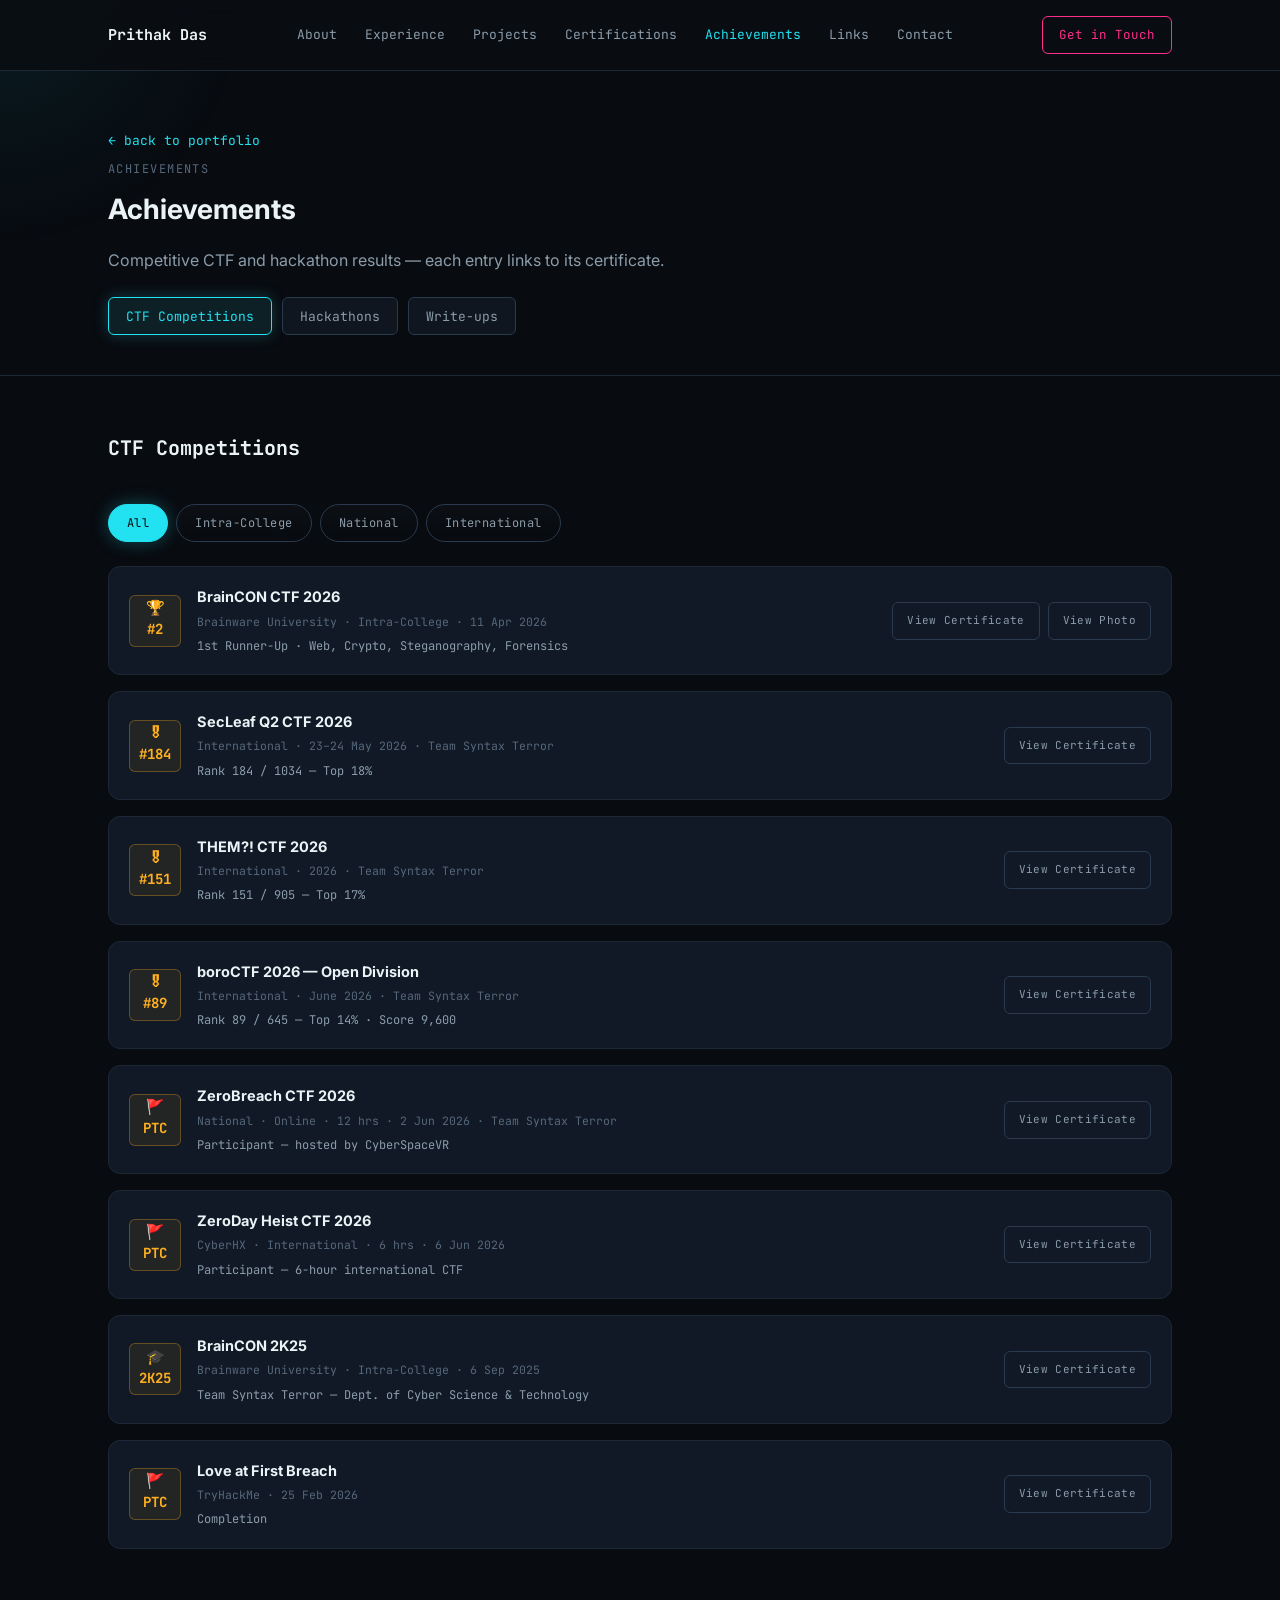
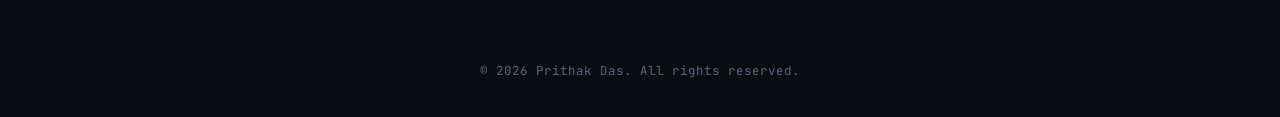
==== certificates.html @ 43586170 "Initial portfolio website" ====
<!DOCTYPE html>
<html lang="en">
<head>
<meta charset="UTF-8">
<meta name="viewport" content="width=device-width, initial-scale=1.0">
<title>Achievements — Prithak Das</title>
<link rel="preconnect" href="https://fonts.googleapis.com">
<link rel="preconnect" href="https://fonts.gstatic.com" crossorigin>
<link href="https://fonts.googleapis.com/css2?family=JetBrains+Mono:wght@400;500;600;700&family=Inter:wght@400;500;600;700&display=swap" rel="stylesheet">
<link rel="icon" type="image/svg+xml" href="assets/favicon.svg">
<link rel="stylesheet" href="css/style.css">
</head>
<body>

<nav class="nav">
  <div class="nav-inner">
    <a href="index.html" class="nav-logo">Prithak Das</a>
    <button class="nav-toggle" id="navToggle" aria-label="Toggle menu">☰</button>
    <ul class="nav-links" id="navLinks">
      <li><a href="index.html#about">About</a></li>
      <li><a href="index.html#experience">Experience</a></li>
      <li><a href="index.html#projects">Projects</a></li>
      <li><a href="index.html#certifications">Certifications</a></li>
      <li><a href="certificates.html" class="active">Achievements</a></li>
      <li><a href="index.html#links">Links</a></li>
      <li><a href="index.html#contact">Contact</a></li>
    </ul>
    <a href="index.html#contact" class="nav-cta">Get in Touch</a>
  </div>
</nav>

<header class="cred-page-hero">
  <div class="container">
    <a href="index.html" class="back-link">← back to portfolio</a>
    <div class="section-eyebrow">Achievements</div>
    <h2 class="section-title" style="font-size:28px;">Achievements</h2>
    <p style="color:var(--text-muted); max-width:60ch;">Competitive CTF and hackathon results — each entry links to its certificate.</p>

    <div class="cred-tabs">
      <button class="cred-tab" data-target="panel-ctf">CTF Competitions</button>
      <button class="cred-tab" data-target="panel-hackathon">Hackathons</button>
      <button class="cred-tab" data-target="panel-writeups">Write-ups</button>
    </div>
  </div>
</header>

<section style="padding-top:48px;">
  <div class="container">

    <!-- CTF -->
    <div class="cred-panel" id="panel-ctf">
      <div class="section-head">
        <h2 style="font-family:var(--font-mono); font-size:20px;">CTF Competitions</h2>
      </div>

      <div class="filter-chips" id="ctfFilters">
        <button class="filter-chip active" data-filter="all">All</button>
        <button class="filter-chip" data-filter="intra">Intra-College</button>
        <button class="filter-chip" data-filter="nat">National</button>
        <button class="filter-chip" data-filter="int">International</button>
      </div>

      <div class="cred-list" id="ctfList" style="grid-template-columns:1fr;">

        <div class="trophy-card" data-cat="intra">
          <div class="trophy-rank"><span class="trophy-glyph">🏆</span>#2</div>
          <div class="trophy-body">
            <h4>BrainCON CTF 2026</h4>
            <div class="trophy-meta">Brainware University · Intra-College · 11 Apr 2026</div>
            <div class="trophy-progress">1st Runner-Up · Web, Crypto, Steganography, Forensics</div>
          </div>
          <div class="trophy-actions">
            <a href="assets/certs/braincon-ctf-2026.pdf" target="_blank" rel="noopener">View Certificate</a>
            <a href="assets/img/braincon-2026-trophy.jpg" target="_blank" rel="noopener">View Photo</a>
          </div>
        </div>

        <div class="trophy-card" data-cat="int">
          <div class="trophy-rank"><span class="trophy-glyph">🎖</span>#184</div>
          <div class="trophy-body">
            <h4>SecLeaf Q2 CTF 2026</h4>
            <div class="trophy-meta">International · 23–24 May 2026 · Team Syntax Terror</div>
            <div class="trophy-progress">Rank 184 / 1034 — Top 18%</div>
          </div>
          <div class="trophy-actions">
            <a href="assets/certs/secleaf-q2-ctf-2026.pdf" target="_blank" rel="noopener">View Certificate</a>
          </div>
        </div>

        <div class="trophy-card" data-cat="int">
          <div class="trophy-rank"><span class="trophy-glyph">🎖</span>#151</div>
          <div class="trophy-body">
            <h4>THEM?! CTF 2026</h4>
            <div class="trophy-meta">International · 2026 · Team Syntax Terror</div>
            <div class="trophy-progress">Rank 151 / 905 — Top 17%</div>
          </div>
          <div class="trophy-actions">
            <a href="assets/certs/them-ctf-2026.png" target="_blank" rel="noopener">View Certificate</a>
          </div>
        </div>

        <div class="trophy-card" data-cat="int">
          <div class="trophy-rank"><span class="trophy-glyph">🎖</span>#89</div>
          <div class="trophy-body">
            <h4>boroCTF 2026 — Open Division</h4>
            <div class="trophy-meta">International · June 2026 · Team Syntax Terror</div>
            <div class="trophy-progress">Rank 89 / 645 — Top 14% · Score 9,600</div>
          </div>
          <div class="trophy-actions">
            <a href="assets/certs/boroctf-2026.pdf" target="_blank" rel="noopener">View Certificate</a>
          </div>
        </div>

        <div class="trophy-card" data-cat="nat">
          <div class="trophy-rank"><span class="trophy-glyph">🚩</span>PTC</div>
          <div class="trophy-body">
            <h4>ZeroBreach CTF 2026</h4>
            <div class="trophy-meta">National · Online · 12 hrs · 2 Jun 2026 · Team Syntax Terror</div>
            <div class="trophy-progress">Participant — hosted by CyberSpaceVR</div>
          </div>
          <div class="trophy-actions">
            <a href="assets/certs/zerobreach-ctf-2026.pdf" target="_blank" rel="noopener">View Certificate</a>
          </div>
        </div>

        <div class="trophy-card" data-cat="int">
          <div class="trophy-rank"><span class="trophy-glyph">🚩</span>PTC</div>
          <div class="trophy-body">
            <h4>ZeroDay Heist CTF 2026</h4>
            <div class="trophy-meta">CyberHX · International · 6 hrs · 6 Jun 2026</div>
            <div class="trophy-progress">Participant — 6-hour international CTF</div>
          </div>
          <div class="trophy-actions">
            <a href="assets/certs/zerodayheist-ctf-2026.png" target="_blank" rel="noopener">View Certificate</a>
          </div>
        </div>

        <div class="trophy-card" data-cat="intra">
          <div class="trophy-rank"><span class="trophy-glyph">🎓</span>2K25</div>
          <div class="trophy-body">
            <h4>BrainCON 2K25</h4>
            <div class="trophy-meta">Brainware University · Intra-College · 6 Sep 2025</div>
            <div class="trophy-progress">Team Syntax Terror — Dept. of Cyber Science &amp; Technology</div>
          </div>
          <div class="trophy-actions">
            <a href="assets/certs/braincon-ctf-2025.pdf" target="_blank" rel="noopener">View Certificate</a>
          </div>
        </div>

        <div class="trophy-card">
          <div class="trophy-rank"><span class="trophy-glyph">🚩</span>PTC</div>
          <div class="trophy-body">
            <h4>Love at First Breach</h4>
            <div class="trophy-meta">TryHackMe · 25 Feb 2026</div>
            <div class="trophy-progress">Completion</div>
          </div>
          <div class="trophy-actions">
            <a href="assets/certs/THM-LoveatFirstBreach.pdf" target="_blank" rel="noopener">View Certificate</a>
          </div>
        </div>

      </div>
    </div>

    <!-- HACKATHONS -->
    <div class="cred-panel" id="panel-hackathon">
      <div class="section-head">
        <h2 style="font-family:var(--font-mono); font-size:20px;">Hackathons</h2>
      </div>
      <div class="cred-list">
        <div class="cred-item">
          <div class="cred-item-top">
            <h4>HackOrbit 2026</h4>
            <span class="tag info">National-level Hackathon</span>
          </div>
          <div class="meta">2026</div>
          <p>Presented and showcased the functionality of ShadowMap, an AI-driven attack surface intelligence platform, as part of Team Kira. Organized by Droidecks.</p>
          <div class="cert-actions">
            <a href="assets/certs/hackorbit-2026.png" target="_blank" rel="noopener">View Certificate</a>
          </div>
        </div>
      </div>
    </div>

    <!-- WRITE-UPS -->
    <div class="cred-panel" id="panel-writeups">
      <div class="section-head">
        <h2 style="font-family:var(--font-mono); font-size:20px;">CTF Write-ups</h2>
      </div>
      <div class="cred-list">
        <div class="cred-item">
          <div class="cred-item-top"><h4>DalCTF 2026 — Write-up</h4></div>
          <div class="meta">PDF write-up</div>
          <p>Full write-up covering the challenges solved during DalCTF 2026.</p>
          <div class="cert-actions">
            <a href="https://github.com/prithakdas/ctf-writeups/blob/main/DalCTF2026_writeup.pdf" target="_blank" rel="noopener">Read Write-up</a>
          </div>
        </div>
        <div class="cred-item">
          <div class="cred-item-top"><h4>Love at First Breach — TryHackMe</h4></div>
          <div class="meta">PDF write-up</div>
          <p>Walkthrough of the "Love at First Breach" room on TryHackMe.</p>
          <div class="cert-actions">
            <a href="https://github.com/prithakdas/ctf-writeups/blob/main/TryHackMe/Love-at-First-Breach/Love-at-First-Breach_TryHackMe.pdf" target="_blank" rel="noopener">Read Write-up</a>
          </div>
        </div>
        <div class="cred-item">
          <div class="cred-item-top"><h4>c4ptur3-th3-fl4g — TryHackMe</h4></div>
          <div class="meta">PDF write-up</div>
          <p>Walkthrough of the "c4ptur3-th3-fl4g" room on TryHackMe.</p>
          <div class="cert-actions">
            <a href="https://github.com/prithakdas/ctf-writeups/blob/main/TryHackMe/c4ptur3-th3-fl4g/c4ptur3-th3-fl4g_TryHackMe.pdf" target="_blank" rel="noopener">Read Write-up</a>
          </div>
        </div>
      </div>
    </div>

  </div>
</section>

<footer>
  <div>© 2026 Prithak Das. All rights reserved.</div>
</footer>

<div class="modal-overlay" id="certModal">
  <div class="modal-box">
    <div class="modal-header">
      <span id="modalTitle">Certificate</span>
      <button class="modal-close" id="modalClose">×</button>
    </div>
    <div class="modal-body">
      <div class="placeholder-icon">📄</div>
      <p>No file linked yet. Drop the matching PDF/image into <code>assets/certs/</code> and update the <code>href</code> in the HTML — it will preview here automatically.</p>
    </div>
  </div>
</div>

<button id="backToTop" aria-label="Back to top">↑</button>

<script src="js/main.js"></script>
</body>
</html>
---- css/style.css ----
/* =========================================================
   DESIGN TOKENS
   ========================================================= */
:root{
  --bg:            #080B10;
  --bg-elevated:   #0F1620;
  --bg-terminal:   #0C121A;
  --bg-input:      #0B1119;
  --bg-card:       #111926;
  --border:        #1D2836;
  --border-bright: #2A3A4D;

  --text-primary:  #EAF3F6;
  --text-muted:    #8B9CAA;
  --text-dim:      #56677A;

  --accent-cyan:     #22E1F0; /* primary accent — links, glow, primary CTAs */
  --accent-magenta:  #FF2E8B; /* secondary accent — highlights, critical CTAs */
  --accent-violet:   #8B7CFF; /* tertiary accent */
  --accent-amber:    #FFB020; /* rank / trophy accent */

  /* legacy aliases kept so existing rules still resolve */
  --accent-critical: var(--accent-magenta);
  --accent-high:     var(--accent-amber);
  --accent-info:     var(--accent-cyan);
  --accent-low:      var(--accent-violet);

  --font-mono: 'JetBrains Mono', 'Fira Code', ui-monospace, SFMono-Regular, Menlo, monospace;
  --font-sans: 'Inter', -apple-system, BlinkMacSystemFont, 'Segoe UI', sans-serif;

  --radius-sm: 6px;
  --radius: 12px;
  --radius-lg: 18px;
  --max-width: 1120px;
}

*,*::before,*::after{ box-sizing:border-box; }
html{ scroll-behavior:smooth; }
html,body{ margin:0; padding:0; }

body{
  background:var(--bg);
  color:var(--text-primary);
  font-family:var(--font-sans);
  font-size:16px;
  line-height:1.6;
  -webkit-font-smoothing:antialiased;
}

@media (prefers-reduced-motion: reduce){
  *{ animation-duration:0.01ms !important; animation-iteration-count:1 !important; transition-duration:0.01ms !important; scroll-behavior:auto !important; }
}

a{ color:inherit; text-decoration:none; }
ul{ list-style:none; margin:0; padding:0; }
img{ max-width:100%; display:block; }

.container{
  max-width:var(--max-width);
  margin:0 auto;
  padding:0 28px;
}

/* =========================================================
   SCROLL REVEAL
   ========================================================= */
.reveal{
  opacity:0;
  transform:translateY(18px);
  transition:opacity 0.6s ease, transform 0.6s ease;
}
.reveal.visible{ opacity:1; transform:translateY(0); }

/* =========================================================
   BACK TO TOP
   ========================================================= */
#backToTop{
  position:fixed;
  right:24px;
  bottom:24px;
  width:44px;
  height:44px;
  border-radius:50%;
  border:1px solid var(--border-bright);
  background:var(--bg-elevated);
  color:var(--accent-cyan);
  font-size:18px;
  cursor:pointer;
  display:flex;
  align-items:center;
  justify-content:center;
  opacity:0;
  pointer-events:none;
  transform:translateY(10px);
  transition:all 0.25s ease;
  z-index:200;
  box-shadow:0 10px 30px -12px rgba(0,0,0,0.6);
}
#backToTop.visible{ opacity:1; pointer-events:auto; transform:translateY(0); }
#backToTop:hover{ border-color:var(--accent-cyan); box-shadow:0 10px 30px -8px rgba(34,225,240,0.4); }

/* focus visibility */
a:focus-visible, button:focus-visible, input:focus-visible, textarea:focus-visible{
  outline:2px solid var(--accent-info);
  outline-offset:2px;
}

/* =========================================================
   UTILITY: info cards + section titles
   ========================================================= */
.info-card{
  background:var(--bg-terminal);
  border:1px solid var(--border);
  border-radius:var(--radius);
  overflow:hidden;
  box-shadow:0 0 0 1px rgba(34,225,240,0.03), 0 20px 50px -30px rgba(34,225,240,0.25);
}
.info-card-header{
  padding:14px 20px;
  background:var(--bg-elevated);
  border-bottom:1px solid var(--border);
  font-family:var(--font-mono);
  font-size:12.5px;
  font-weight:600;
  letter-spacing:0.04em;
  color:var(--text-primary);
}

.section-title{
  font-family:var(--font-sans);
  font-weight:700;
  color:var(--text-primary);
  margin:8px 0 12px;
  font-size:26px;
}

.section-eyebrow{
  font-family:var(--font-mono);
  font-size:12px;
  text-transform:uppercase;
  letter-spacing:0.12em;
  color:var(--text-dim);
}

/* severity tag system (borrowed from vuln triage) */
.tag{
  display:inline-flex;
  align-items:center;
  gap:6px;
  font-family:var(--font-mono);
  font-size:11px;
  padding:4px 11px;
  border-radius:999px;
  border:1px solid var(--border-bright);
  color:var(--text-muted);
  white-space:nowrap;
}
.tag::before{ content:""; width:6px; height:6px; border-radius:50%; background:currentColor; }
.tag.crit{ color:var(--accent-critical); border-color:rgba(255,93,93,0.35); background:rgba(255,93,93,0.06); }
.tag.high{ color:var(--accent-high); border-color:rgba(255,159,69,0.35); background:rgba(255,159,69,0.06); }
.tag.info{ color:var(--accent-info); border-color:rgba(79,209,197,0.35); background:rgba(79,209,197,0.06); }
.tag.low{ color:var(--accent-low); border-color:rgba(91,141,239,0.35); background:rgba(91,141,239,0.06); }

/* =========================================================
   NAV
   ========================================================= */
.nav{
  position:sticky;
  top:0;
  z-index:100;
  background:rgba(10,14,18,0.85);
  backdrop-filter:blur(10px);
  border-bottom:1px solid var(--border);
}
.nav-inner{
  display:flex;
  align-items:center;
  justify-content:space-between;
  padding:16px 28px;
  max-width:var(--max-width);
  margin:0 auto;
}
.nav-logo{
  font-family: var(--font-mono);
  font-size: 15px;
  font-weight: 700;
  text-decoration: none;
  display: inline-block;
  cursor: pointer;
  animation: logoAuraBlink 30s ease-in-out infinite;
}
.nav-logo:hover{ filter:brightness(1.3); }

@keyframes logoAuraBlink{

  /* ===== CYAN ===== */
  0%,3%{
    color:#22E1F0;
    text-shadow:0 0 4px rgba(34,225,240,.25), 0 0 8px rgba(34,225,240,.15);
  }
  6%{
    color:#22E1F0;
    text-shadow:0 0 12px rgba(34,225,240,1), 0 0 26px rgba(34,225,240,.7), 0 0 42px rgba(34,225,240,.4);
  }
  9%,12%{
    color:#22E1F0;
    text-shadow:0 0 4px rgba(34,225,240,.25), 0 0 8px rgba(34,225,240,.15);
  }
  15%{
    color:#22E1F0;
    text-shadow:0 0 12px rgba(34,225,240,1), 0 0 26px rgba(34,225,240,.7), 0 0 42px rgba(34,225,240,.4);
  }
  18%{
    color:#22E1F0;
    text-shadow:0 0 4px rgba(34,225,240,.25), 0 0 8px rgba(34,225,240,.15);
  }

  /* ===== AMBER / GOLD ===== */
  20%,23%{
    color:#FFB020;
    text-shadow:0 0 4px rgba(255,176,32,.25), 0 0 8px rgba(255,176,32,.15);
  }
  26%{
    color:#FFB020;
    text-shadow:0 0 12px rgba(255,176,32,1), 0 0 26px rgba(255,176,32,.7), 0 0 42px rgba(255,176,32,.4);
  }
  29%,32%{
    color:#FFB020;
    text-shadow:0 0 4px rgba(255,176,32,.25), 0 0 8px rgba(255,176,32,.15);
  }
  35%{
    color:#FFB020;
    text-shadow:0 0 12px rgba(255,176,32,1), 0 0 26px rgba(255,176,32,.7), 0 0 42px rgba(255,176,32,.4);
  }
  38%{
    color:#FFB020;
    text-shadow:0 0 4px rgba(255,176,32,.25), 0 0 8px rgba(255,176,32,.15);
  }

  /* ===== PINK ===== */
  40%,43%{
    color:#FF2E8B;
    text-shadow:0 0 4px rgba(255,46,139,.25), 0 0 8px rgba(255,46,139,.15);
  }
  46%{
    color:#FF2E8B;
    text-shadow:0 0 12px rgba(255,46,139,1), 0 0 26px rgba(255,46,139,.7), 0 0 42px rgba(255,46,139,.4);
  }
  49%,52%{
    color:#FF2E8B;
    text-shadow:0 0 4px rgba(255,46,139,.25), 0 0 8px rgba(255,46,139,.15);
  }
  55%{
    color:#FF2E8B;
    text-shadow:0 0 12px rgba(255,46,139,1), 0 0 26px rgba(255,46,139,.7), 0 0 42px rgba(255,46,139,.4);
  }
  58%{
    color:#FF2E8B;
    text-shadow:0 0 4px rgba(255,46,139,.25), 0 0 8px rgba(255,46,139,.15);
  }

  /* ===== PURPLE ===== */
  60%,63%{
    color:#8B7CFF;
    text-shadow:0 0 4px rgba(139,124,255,.25), 0 0 8px rgba(139,124,255,.15);
  }
  66%{
    color:#8B7CFF;
    text-shadow:0 0 12px rgba(139,124,255,1), 0 0 26px rgba(139,124,255,.7), 0 0 42px rgba(139,124,255,.4);
  }
  69%,72%{
    color:#8B7CFF;
    text-shadow:0 0 4px rgba(139,124,255,.25), 0 0 8px rgba(139,124,255,.15);
  }
  75%{
    color:#8B7CFF;
    text-shadow:0 0 12px rgba(139,124,255,1), 0 0 26px rgba(139,124,255,.7), 0 0 42px rgba(139,124,255,.4);
  }
  78%{
    color:#8B7CFF;
    text-shadow:0 0 4px rgba(139,124,255,.25), 0 0 8px rgba(139,124,255,.15);
  }

  /* ===== SOFT GOLD ===== */
  80%,83%{
    color:#FFD76A;
    text-shadow:0 0 4px rgba(255,215,106,.25), 0 0 8px rgba(255,215,106,.15);
  }
  86%{
    color:#FFD76A;
    text-shadow:0 0 12px rgba(255,215,106,1), 0 0 26px rgba(255,215,106,.7), 0 0 42px rgba(255,215,106,.4);
  }
  89%,92%{
    color:#FFD76A;
    text-shadow:0 0 4px rgba(255,215,106,.25), 0 0 8px rgba(255,215,106,.15);
  }
  95%{
    color:#FFD76A;
    text-shadow:0 0 12px rgba(255,215,106,1), 0 0 26px rgba(255,215,106,.7), 0 0 42px rgba(255,215,106,.4);
  }
  98%,100%{
    color:#FFD76A;
    text-shadow:0 0 4px rgba(255,215,106,.25), 0 0 8px rgba(255,215,106,.15);
  }
}

.nav-links{
  display:flex;
  gap:28px;
  font-family:var(--font-mono);
  font-size:13px;
}
.nav-links a{
  color:var(--text-muted);
  transition:color 0.15s ease;
  position:relative;
}
.nav-links a:hover{ color:var(--text-primary); }
.nav-links a.active{ color:var(--accent-info); }
.nav-cta{
  font-family:var(--font-mono);
  font-size:12.5px;
  padding:8px 16px;
  border:1px solid var(--accent-magenta);
  color:var(--accent-magenta);
  border-radius:var(--radius-sm);
  transition:all 0.15s ease;
}
.nav-cta:hover{ background:var(--accent-magenta); color:#080B10; box-shadow:0 0 20px rgba(255,46,139,0.35); }
.nav-toggle{ display:none; background:none; border:none; color:var(--text-primary); font-size:22px; cursor:pointer; }

@media (max-width: 780px){
  .nav-links{
    position:fixed; top:60px; left:0; right:0;
    background:var(--bg-elevated);
    border-bottom:1px solid var(--border);
    flex-direction:column;
    padding:20px 28px;
    gap:18px;
    display:none;
  }
  .nav-links.open{ display:flex; }
  .nav-toggle{ display:block; }
  .nav-cta{ display:none; }
}

/* =========================================================
   HERO
   ========================================================= */
.hero{
  padding:90px 0 70px;
  border-bottom:1px solid var(--border);
}
.hero-grid{
  display:grid;
  grid-template-columns:1.1fr 0.9fr;
  gap:56px;
  align-items:center;
}
@media (max-width:900px){ .hero-grid{ grid-template-columns:1fr; gap:40px; } }

.hero-kicker{
  font-family:var(--font-mono);
  font-size:13px;
  color:var(--accent-critical);
  margin-bottom:16px;
  display:flex;
  align-items:center;
  gap:10px;
}


.hero h1{
  font-family:var(--font-mono);
  font-size:clamp(28px, 4.4vw, 46px);
  font-weight:700;
  line-height:1.15;
  margin:0 0 18px;
  letter-spacing:-0.01em;
}
.hero h1 .accent{ color:var(--accent-critical); }
.hero p.lead{
  color:var(--text-muted);
  font-size:16.5px;
  max-width:52ch;
  margin:0 0 28px;
}
.hero-actions{ display:flex; gap:14px; flex-wrap:wrap; }

.btn{
  font-family:var(--font-mono);
  font-size:12.5px;
  letter-spacing:0.03em;
  padding:12px 20px;
  border-radius:var(--radius-sm);
  border:1px solid var(--border-bright);
  color:var(--text-primary);
  cursor:pointer;
  transition:all 0.15s ease;
  display:inline-flex;
  align-items:center;
  gap:8px;
  background:transparent;

  position:relative;
  overflow:hidden;
}
.btn::before{

  content:"";

  position:absolute;

  top:0;
  left:-120%;

  width:50%;
  height:100%;

  background:linear-gradient(
      120deg,
      transparent,
      rgba(255,255,255,.28),
      transparent
  );

  transition:.6s;
}

.btn:hover::before{

  left:130%;
}
.btn-primary{
  background:var(--accent-cyan);
  border-color:var(--accent-cyan);
  color:#080B10;
  font-weight:600;
  box-shadow:0 8px 30px -10px rgba(34,225,240,0.5);
}
.btn-primary:hover{
  background:#4FEBF7;
  border-color:#4FEBF7;
  color:#080B10;

  transform:translateY(-3px);

  box-shadow:
      0 0 18px rgba(34,225,240,.30),
      0 12px 30px rgba(34,225,240,.25);
}
.btn-ghost{ border-color:transparent; color:var(--text-muted); }
.btn-ghost:hover{
  color:var(--text-primary);
  border-color:var(--accent-cyan);
  background:rgba(34,225,240,.08);

  transform:translateY(-3px);

  box-shadow:
      0 0 15px rgba(34,225,240,.18);
}

.profile-photo-wrap{
  position:relative;
  width:180px;
  margin:0 auto 28px;
  display:flex;
  justify-content:center;
}
.profile-photo-wrap::before{
  content:"";
  position:absolute;
  inset:-30px;
  background:radial-gradient(circle, rgba(34,225,240,0.35) 0%, rgba(34,225,240,0.14) 45%, rgba(34,225,240,0) 72%);
  filter:blur(6px);
  animation:auraPulse 4s ease-in-out infinite;
  z-index:0;
}
@keyframes auraPulse{
  0%,100%{ opacity:0.75; transform:scale(1); }
  50%{ opacity:1; transform:scale(1.06); }
}
.profile-photo{
  position:relative;
  z-index:1;
  width:180px;
  height:180px;
  border-radius:50%;
  object-fit:cover;
  border:2px solid rgba(34,225,240,0.45);
  box-shadow:0 0 40px -6px rgba(34,225,240,0.55), 0 8px 30px -8px rgba(0,0,0,0.6);
}
@media (max-width:900px){ .profile-photo-wrap{ margin:0 auto 24px; } }

.info-card-body{
  padding:20px;
  font-size:13.5px;
  color:var(--text-muted);
  line-height:2;
}
.kv-row{ display:flex; align-items:center; gap:8px; flex-wrap:wrap; }
.kv-key{ color:var(--accent-cyan); font-weight:600; min-width:90px; }
.kv-val{ color:var(--text-primary); }
.kv-val.ok{ color:#3DD68C; font-weight:600; }
.info-note{
  margin:14px 0 0;
  font-size:12.5px;
  color:var(--text-dim);
  line-height:1.6;
}
.copy-btn{
  font-family:var(--font-sans);
  font-size:11px;
  padding:3px 10px;
  border-radius:999px;
  border:1px solid var(--border-bright);
  background:transparent;
  color:var(--text-dim);
  cursor:pointer;
  transition:all 0.15s ease;
}
.copy-btn:hover{ color:var(--accent-cyan); border-color:var(--accent-cyan); }
.copy-btn.copied{ color:#3DD68C; border-color:#3DD68C; }

/* =========================================================
   SECTIONS (generic)
   ========================================================= */
section{ padding:76px 0; border-bottom:1px solid var(--border); }
section:last-of-type{ border-bottom:none; }

.section-head{ margin-bottom:40px; max-width:640px; }
.section-head h2{
  font-family:var(--font-sans);
  font-weight:700;
  font-size:clamp(22px,2.8vw,30px);
  margin:8px 0 12px;
  color:var(--text-primary);
}
.section-head p{ color:var(--text-muted); font-size:15px; }

/* =========================================================
   ABOUT / SKILLS
   ========================================================= */
.about-grid{
  display:grid;
  grid-template-columns:1fr 1fr;
  gap:48px;
}
@media (max-width:860px){ .about-grid{ grid-template-columns:1fr; } }

.about-text p{ color:var(--text-muted); margin:0 0 16px; font-size:15.5px; }
.about-stats{
  display:grid;
  grid-template-columns:repeat(3,1fr);
  gap:14px;
  margin-top:24px;
}
.stat{
  border:1px solid var(--border);
  border-radius:var(--radius-sm);
  padding:16px 14px;
  background:var(--bg-card);
}
.stat .num{ font-family:var(--font-mono); font-size:22px; color:var(--accent-cyan); }
.stat .lbl{ font-size:11.5px; color:var(--text-dim); text-transform:uppercase; letter-spacing:0.06em; margin-top:4px; }

/* =========================================================
   TELEMETRY DASHBOARD (hero stat blocks)
   ========================================================= */
.telemetry-grid{
  display:grid;
  grid-template-columns:repeat(4,1fr);
  gap:12px;
  margin-top:28px;
}
@media (max-width:900px){ .telemetry-grid{ grid-template-columns:repeat(2,1fr); } }

.telemetry-stat{
  border:1px solid var(--border);
  background:var(--bg-card);
  border-radius:var(--radius);
  padding:16px 16px 14px;

  position:relative;
  overflow:hidden;
  cursor:pointer;

  transition:
      transform .25s ease,
      border-color .25s ease,
      box-shadow .25s ease,
      background .25s ease;
}

.telemetry-stat:hover{

  border-color:var(--accent-cyan);

  background:rgba(34,225,240,.04);

  transform:translateY(-4px) scale(1.02);

  box-shadow:
      0 0 16px rgba(34,225,240,.18),
      0 18px 40px rgba(0,0,0,.45);

}

.telemetry-stat::before{

  content:"";

  position:absolute;

  top:-30%;
  left:-150%;

  width:70%;
  height:160%;

  background:linear-gradient(
      115deg,
      transparent 20%,
      rgba(255,255,255,.20) 50%,
      transparent 80%
  );

  transform:rotate(15deg);

  transition:left .8s ease;
}

.telemetry-stat:hover::before{

  left:160%;
}
.telemetry-stat .t-icon{ font-size:16px; margin-bottom:10px; opacity:0.85; }
.telemetry-stat .t-num{ font-family:var(--font-mono); font-size:26px; font-weight:700; color:var(--text-primary); line-height:1; }
.telemetry-stat .t-label{
  font-family:var(--font-mono);
  font-size:10.5px;
  color:var(--accent-cyan);
  text-transform:uppercase;
  letter-spacing:0.05em;
  margin-top:8px;
}
.telemetry-stat::after{
  content:"";
  position:absolute;
  right:-20px; top:-20px;
  width:70px; height:70px;
  border-radius:50%;
  background:radial-gradient(circle, rgba(34,225,240,0.15), transparent 70%);
}

/* =========================================================
   TROPHY CARD (CTF achievements)
   ========================================================= */
.trophy-card{
  border:1px solid var(--border);
  background:var(--bg-card);
  border-radius:var(--radius);
  padding:18px 20px;
  display:flex;
  align-items:center;
  gap:16px;
  transition:border-color 0.15s ease, box-shadow 0.15s ease, transform 0.15s ease;
}
.trophy-card:hover{ border-color:var(--accent-amber); transform:translateY(-2px); box-shadow:0 16px 34px -24px rgba(255,176,32,0.35); }
.trophy-rank{
  flex-shrink:0;
  width:52px; height:52px;
  border-radius:var(--radius-sm);
  background:rgba(255,176,32,0.08);
  border:1px solid rgba(255,176,32,0.3);
  display:flex;
  align-items:center;
  justify-content:center;
  font-family:var(--font-mono);
  font-size:14px;
  font-weight:700;
  color:var(--accent-amber);
  flex-direction:column;
  gap:2px;
}
.trophy-rank .trophy-glyph{ font-size:15px; line-height:1; }
.trophy-body{ flex-grow:1; min-width:0; }
.trophy-body h4{ font-size:14.5px; margin:0 0 4px; color:var(--text-primary); }
.trophy-body .trophy-meta{ font-family:var(--font-mono); font-size:11.5px; color:var(--text-dim); margin-bottom:6px; }
.trophy-body .trophy-progress{ font-family:var(--font-mono); font-size:12px; color:var(--text-muted); }
.trophy-actions{ flex-shrink:0; display:flex; gap:8px; }
.trophy-actions a{
  font-family:var(--font-mono);
  font-size:11px;
  letter-spacing:0.03em;
  padding:9px 14px;
  border-radius:var(--radius-sm);
  border:1px solid var(--border-bright);
  color:var(--text-muted);
  white-space:nowrap;
  transition:all 0.15s ease;
  display:inline-block;
}
.trophy-actions a:hover{ color:var(--accent-cyan); border-color:var(--accent-cyan); }

@media (max-width:640px){
  .trophy-card{ flex-wrap:wrap; }
  .trophy-actions{ width:100%; flex-direction:column; }
  .trophy-actions a{ display:block; text-align:center; }
}

/* filter chips for CTF category filtering */
.filter-chips{ display:flex; flex-wrap:wrap; gap:8px; margin-bottom:24px; }
.filter-chip{
  position:relative;
  overflow:hidden;

  font-family:var(--font-mono);
  font-size:12px;
  letter-spacing:.04em;

  padding:10px 18px;

  border-radius:999px;

  border:1px solid var(--border-bright);

  background:linear-gradient(
      180deg,
      rgba(255,255,255,.02),
      rgba(255,255,255,0)
  );

  color:var(--text-muted);

  cursor:pointer;

  transition:
      transform .25s ease,
      color .25s ease,
      border-color .25s ease,
      background .25s ease,
      box-shadow .25s ease;
}
.filter-chip:hover{

  color:#fff;

  border-color:var(--accent-cyan);

  background:rgba(34,225,240,.08);

  transform:translateY(-3px);

  box-shadow:
      0 0 14px rgba(34,225,240,.22),
      inset 0 0 10px rgba(34,225,240,.05);

}
.filter-chip.active{

  color:#080B10;

  background:var(--accent-cyan);

  border-color:var(--accent-cyan);

  box-shadow:
      0 0 18px rgba(34,225,240,.30);

}
.filter-chip::before{

  content:"";

  position:absolute;

  top:-40%;
  left:-140%;

  width:65%;
  height:180%;

  background:linear-gradient(
      120deg,
      transparent,
      rgba(255,255,255,.30),
      transparent
  );

  transform:rotate(18deg);

  transition:left .75s ease;

}

.filter-chip:hover::before{

  left:160%;

}

.skill-group{ margin-bottom:20px; }
.skill-group h3{
  font-family:var(--font-mono);
  font-size:13px;
  color:var(--text-dim);
  text-transform:uppercase;
  letter-spacing:0.06em;
  margin:0 0 10px;
  font-weight:500;
}
.skill-chips{ display:flex; flex-wrap:wrap; gap:8px; }
.chip{
  font-family:var(--font-mono);
  font-size:12px;
  padding:6.5px 12px;
  border:1px solid var(--border-bright);
  border-radius:var(--radius-sm);
  color:var(--text-muted);
  background:var(--bg-card);
  cursor:pointer;
  position:relative;
  overflow:hidden;

  transition:
      transform .25s ease,
      color .25s ease,
      border-color .25s ease,
      box-shadow .25s ease,
      background .25s ease;
}

.chip:hover{

  color:#ffffff;

  border-color:var(--accent-cyan);

  background:rgba(63,221,236,.08);

  transform:translateY(-3px) scale(1.03);

  box-shadow:
      0 0 12px rgba(63,221,236,.25),
      0 0 25px rgba(63,221,236,.15),
      inset 0 0 12px rgba(63,221,236,.05);
}

.chip::before{

  content:"";

  position:absolute;

  top:0;
  left:-120%;

  width:60%;
  height:100%;

  background:linear-gradient(
      120deg,
      transparent,
      rgba(255,255,255,.25),
      transparent
  );

  transition:.6s;
}

.chip:hover::before{

  left:130%;
}

/* =========================================================
   PROJECTS
   ========================================================= */
.project-grid{
  display:grid;
  grid-template-columns:repeat(3,1fr);
  gap:20px;
}
@media (max-width:980px){ .project-grid{ grid-template-columns:repeat(2,1fr); } }
@media (max-width:640px){ .project-grid{ grid-template-columns:1fr; } }

.project-card{
  border:1px solid var(--border);
  border-radius:var(--radius);
  background:var(--bg-card);
  padding:22px;
  display:flex;
  flex-direction:column;

  position:relative;
  overflow:hidden;
  cursor:pointer;

  transition:
      border-color .25s ease,
      transform .25s ease,
      box-shadow .25s ease,
      background .25s ease;
}
.project-card:hover{

  border-color:var(--accent-cyan);

  background:rgba(34,225,240,.03);

  transform:translateY(-5px) scale(1.015);

  box-shadow:
      0 0 18px rgba(34,225,240,.18),
      0 18px 45px rgba(0,0,0,.45);

}
.project-card::before{

  content:"";

  position:absolute;

  top:-30%;
  left:-150%;

  width:70%;
  height:160%;

  background:linear-gradient(
      115deg,
      transparent 20%,
      rgba(255,255,255,.22) 50%,
      transparent 80%
  );

  transform:rotate(15deg);

  transition:left .8s ease;
}
.project-card:hover::before{

  left:160%;
}
.project-card.featured{
  border-color:rgba(255,46,139,0.4);
  background:linear-gradient(180deg, rgba(255,46,139,0.06), var(--bg-card) 60%);

  grid-column:span 3;
  display:grid;
  grid-template-columns:1fr 1fr;
  gap:28px;
  padding:28px;

  position:relative;
  overflow:hidden;
}
@media (max-width:980px){ .project-card.featured{ grid-column:span 2; grid-template-columns:1fr; } }
@media (max-width:640px){ .project-card.featured{ grid-column:span 1; } }

.project-top{ display:flex; justify-content:space-between; align-items:flex-start; gap:10px; margin-bottom:10px; }
.project-card h3{ font-family:var(--font-mono); font-size:16px; margin:0 0 10px; color:var(--text-primary); }
.project-card p{ color:var(--text-muted); font-size:14px; margin:0 0 16px; flex-grow:1; }
.project-tags{ display:flex; flex-wrap:wrap; gap:6px; margin-bottom:16px; }
.project-links{ display:flex; gap:10px; flex-wrap:wrap; }
.project-links a{
  font-family:var(--font-mono);
  font-size:12.5px;
  color:var(--accent-info);
  border:1px solid rgba(79,209,197,0.3);
  padding:8px 12px;
  border-radius:var(--radius-sm);
  transition:all 0.15s ease;
  display:inline-flex; align-items:center; gap:6px;
}
.project-links a:hover{

  background:rgba(34,225,240,.12);

  border-color:var(--accent-cyan);

  color:white;

  transform:translateY(-2px);

  box-shadow:
      0 0 10px rgba(34,225,240,.2);
}
.project-links a.disabled{
  color:var(--text-dim);
  border-color:var(--border-bright);
  cursor:not-allowed;
  pointer-events:none;
}
.featured-note{ font-size:12px; color:var(--text-dim); font-family:var(--font-mono); margin-top:8px; }

.featured-visual{
  border:1px dashed var(--border-bright);
  border-radius:var(--radius-sm);
  display:flex;
  align-items:center;
  justify-content:center;
  min-height:160px;
  color:var(--text-dim);
  font-family:var(--font-mono);
  font-size:12.5px;
  text-align:center;
  padding:20px;
  background:var(--bg-terminal);
}

/* =========================================================
   CERTIFICATIONS (main page grid)
   ========================================================= */
.cert-grid{
  display:grid;
  grid-template-columns:repeat(3,1fr);
  gap:16px;
}
@media (max-width:860px){ .cert-grid{ grid-template-columns:repeat(2,1fr); } }
@media (max-width:560px){ .cert-grid{ grid-template-columns:1fr; } }

.cert-card{
  border:1px solid var(--border);
  background:var(--bg-card);
  border-radius:var(--radius);
  padding:18px;
  display:flex;
  flex-direction:column;
  gap:12px;
  transition:border-color 0.15s ease, box-shadow 0.15s ease;

  position:relative;
  overflow:hidden;
  cursor:pointer;
}
.cert-card:hover{

  border-color:var(--accent-cyan);

  transform:translateY(-4px);

  box-shadow:
      0 0 18px rgba(34,225,240,.18),
      0 18px 42px rgba(0,0,0,.45);

}
.cert-card::before{

  content:"";

  position:absolute;

  top:0;
  left:-120%;

  width:55%;
  height:100%;

  background:linear-gradient(
      120deg,
      transparent,
      rgba(255,255,255,.15),
      transparent
  );

  transition:.65s;
}

.cert-card:hover::before{

  left:130%;
}
.cert-card .cert-name{ font-size:14.5px; color:var(--text-primary); font-weight:600; }
.cert-card .cert-issuer{ font-size:12.5px; color:var(--text-dim); font-family:var(--font-mono); }
.cert-actions{ display:flex; gap:8px; margin-top:auto; }
.cert-actions button, .cert-actions a{
  flex:1;
  text-align:center;
  font-family:var(--font-mono);
  font-size:12px;
  padding:8px 6px;
  border-radius:var(--radius-sm);
  border:1px solid var(--border-bright);
  color:var(--text-muted);
  background:transparent;
  cursor:pointer;
  transition:all 0.15s ease;
}
.cert-actions button:hover, .cert-actions a:hover{ color:var(--text-primary); border-color:var(--accent-info); }

/* link to full credentials page */
.view-all-wrap{ margin-top:28px; text-align:center; }

/* =========================================================
   CREDENTIALS PAGE (internships / ctf / hackathon)
   ========================================================= */
.cred-page-hero{
  padding:56px 0 40px;
  border-bottom:1px solid var(--border);
}
.cred-tabs{
  display:flex;
  gap:10px;
  flex-wrap:wrap;
  margin-top:24px;
}
.cred-tab{
  font-family:var(--font-mono);
  font-size:13px;
  padding:9.5px 17px;
  border:1px solid var(--border-bright);
  border-radius:var(--radius-sm);

  color:var(--text-muted);
  background:var(--bg-elevated);

  cursor:pointer;
  position:relative;
  overflow:hidden;

  transition:
      transform .25s ease,
      color .25s ease,
      border-color .25s ease,
      background .25s ease,
      box-shadow .25s ease;
}

.cred-tab:hover{

  color:#fff;

  border-color:var(--accent-cyan);

  background:rgba(63,221,236,.08);

  transform:translateY(-3px);

  box-shadow:
      0 0 12px rgba(63,221,236,.25),
      0 0 25px rgba(63,221,236,.15),
      inset 0 0 12px rgba(63,221,236,.05);
}

.cred-tab.active{

  color:var(--accent-cyan);

  border-color:var(--accent-cyan);

  background:rgba(63,221,236,.10);

  box-shadow:
      0 0 15px rgba(63,221,236,.25);
}

.cred-tab::before{

  content:"";

  position:absolute;

  top:0;
  left:-120%;

  width:50%;
  height:100%;

  background:linear-gradient(
      120deg,
      transparent,
      rgba(255,255,255,.28),
      transparent
  );

  transition:.6s;
}

.cred-tab:hover::before{

  left:130%;
}

.cred-panel{ display:none; }
.cred-panel.active{ display:block; }

.cred-list{ display:grid; grid-template-columns:repeat(2,1fr); gap:16px; }
@media (max-width:760px){ .cred-list{ grid-template-columns:1fr; } }

.cred-item{
  border:1px solid var(--border);
  background:var(--bg-card);
  border-radius:var(--radius);
  padding:20px;
  transition:border-color 0.15s ease, box-shadow 0.15s ease;

  position:relative;
  overflow:hidden;
  cursor:pointer;
}
.cred-item:hover{

  border-color:var(--accent-cyan);

  transform:translateY(-4px);

  box-shadow:
      0 0 16px rgba(34,225,240,.18),
      0 18px 40px rgba(0,0,0,.45);

}
.cred-item::before{

  content:"";

  position:absolute;

  top:0;
  left:-120%;

  width:55%;
  height:100%;

  background:linear-gradient(
      120deg,
      transparent,
      rgba(255,255,255,.15),
      transparent
  );

  transition:.65s;
}

.cred-item:hover::before{

  left:130%;
}
.cred-item-top{ display:flex; justify-content:space-between; align-items:flex-start; gap:10px; margin-bottom:8px;}
.cred-item h4{ font-size:15px; margin:0 0 4px; color:var(--text-primary); }
.cred-item .meta{ font-family:var(--font-mono); font-size:12px; color:var(--text-dim); margin-bottom:10px; }
.cred-item p{ color:var(--text-muted); font-size:13.5px; margin:0 0 14px; }

/* =========================================================
   MODAL (view certificate)
   ========================================================= */
.modal-overlay{
  position:fixed; inset:0; background:rgba(5,7,9,0.8);
  display:none; align-items:center; justify-content:center;
  z-index:1000; padding:24px; backdrop-filter:blur(3px);
}
.modal-overlay.open{ display:flex; }
.modal-box{
  background:var(--bg-elevated);
  border:1px solid var(--border-bright);
  border-radius:var(--radius);
  max-width:560px;
  width:100%;
  padding:0;
  overflow:hidden;
}
.modal-header{
  display:flex; justify-content:space-between; align-items:center;
  padding:14px 18px; border-bottom:1px solid var(--border);
  font-family:var(--font-mono); font-size:13px; color:var(--text-primary);
}
.modal-close{ background:none; border:none; color:var(--text-dim); font-size:20px; cursor:pointer; line-height:1; }
.modal-close:hover{ color:var(--text-primary); }
.modal-body{ padding:28px; text-align:center; color:var(--text-muted); font-size:14px; }
.modal-body .placeholder-icon{ font-size:36px; margin-bottom:14px; }

/* =========================================================
   LINKS / CONTACT
   ========================================================= */
.links-grid{
  display:grid;
  grid-template-columns:repeat(auto-fit, minmax(130px,1fr));
  gap:14px;
}
@media (max-width:560px){ .links-grid{ grid-template-columns:repeat(2,1fr); } }

.link-card{
  border:1px solid var(--border);
  background:var(--bg-card);
  border-radius:var(--radius);
  padding:20px 14px;
  text-align:center;
  transition:all 0.15s ease;

  position:relative;
  overflow:hidden;
  cursor:pointer;
}
.link-card:hover{

  border-color:var(--accent-cyan);

  transform:translateY(-5px);

  box-shadow:
      0 0 18px rgba(34,225,240,.18),
      0 18px 40px rgba(0,0,0,.45);

}
.link-card::before{

  content:"";

  position:absolute;

  top:0;
  left:-120%;

  width:55%;
  height:100%;

  background:linear-gradient(
      120deg,
      transparent,
      rgba(255,255,255,.15),
      transparent
  );

  transition:.65s;
}

.link-card:hover::before{

  left:130%;
}
.link-card .glyph{ font-size:22px; margin-bottom:8px; }
.link-card .name{ font-family:var(--font-mono); font-size:12.5px; color:var(--text-muted); }

.contact-grid{
  display:grid;
  grid-template-columns:1fr 1fr;
  gap:48px;
  margin-top:48px;
}
@media (max-width:860px){ .contact-grid{ grid-template-columns:1fr; } }

.form-row{ margin-bottom:16px; }
.form-row label{
  display:block;
  font-family:var(--font-mono);
  font-size:12px;
  color:var(--text-dim);
  margin-bottom:6px;
  text-transform:uppercase;
  letter-spacing:0.05em;
}
.form-row input, .form-row textarea{
  width:100%;
  background:var(--bg-input);
  border:1px solid var(--border);
  border-radius:3px;
  padding:12px 14px;
  color:var(--text-primary);
  font-family:var(--font-sans);
  font-size:14px;
  resize:vertical;
}
.form-row input:focus, .form-row textarea:focus{ border-color:var(--accent-info); }
.form-status{ font-family:var(--font-mono); font-size:12.5px; margin-top:10px; min-height:18px; }
.form-status.ok{ color:#3DD68C; }
.form-status.err{ color:var(--accent-critical); }

/* =========================================================
   FOOTER
   ========================================================= */
footer{
  padding:36px 0;
  text-align:center;
  font-family:var(--font-mono);
  font-size:12.5px;
  color:var(--text-dim);
}
footer .prompt{ color:var(--accent-critical); }

/* back to top for credentials page */
.back-link{
  font-family:var(--font-mono);
  font-size:13px;
  color:var(--accent-info);
  display:inline-flex;
  align-items:center;
  gap:6px;
  margin-bottom:8px;
}

/* ===== Typing Effect ===== */

#typing-text{
  display:inline-block;
  min-height:1.2em;
}

.typing-cursor{
  display:inline-block;
  color:#ff2d96;
  animation:blink .8s infinite;
  font-weight:700;
}

@keyframes blink{
  0%,50%{
      opacity:1;
  }
  51%,100%{
      opacity:0;
  }
}

/* ================================
   Experience Divider
================================ */

.experience-subheading{
  width:100%;
  text-align:center;
  margin:40px 0 30px;
  position:relative;
}

.experience-subheading::before{
  content:"";
  position:absolute;
  left:0;
  right:0;
  top:50%;
  height:1px;
  background:rgba(255,255,255,.10);
  z-index:1;
}

.experience-subheading span{
  position:relative;
  z-index:2;
  display:inline-block;
  background:#0b1118;   /* Same background as portfolio */
  padding:0 18px;
  color:#9ca3af;        /* Soft Grey */
  font-size:.9rem;
  font-weight:600;
  letter-spacing:1px;
  text-transform:uppercase;
}

.virtual-grid{
  display:grid;
  grid-template-columns:repeat(2,minmax(0,1fr));
  gap:20px;
  margin-top:30px;
}

@media(max-width:768px){
  .virtual-grid{
      grid-template-columns:1fr;
  }
}

/* =====================================
   Cursor Spotlight Effect
===================================== */

.spotlight{

  position:relative;

  overflow:hidden;

  isolation:isolate;

}

.spotlight::after{

  content:"";

  position:absolute;

  inset:0;

  background:
      radial-gradient(
          220px circle at var(--x) var(--y),
          rgba(34,225,240,.10),
          transparent 65%
      );

  opacity:0;

  transition:opacity .25s ease;

  pointer-events:none;

  z-index:0;

}

.spotlight:hover::after{

  opacity:1;

}

.spotlight > *{

  position:relative;

  z-index:1;

}

/* =====================================
   Global Cursor Glow
===================================== */

body::before{

  content:"";

  position:fixed;

  left:0;
  top:0;

  width:500px;
  height:500px;

  border-radius:50%;

  pointer-events:none;

  transform:translate(-50%,-50%);

  background:
      radial-gradient(
          circle,
          rgba(34,225,240,.08) 0%,
          rgba(34,225,240,.04) 35%,
          transparent 70%
      );

  z-index:0;

  left:var(--mouse-x);
  top:var(--mouse-y);

  transition:
      width .2s,
      height .2s;
}
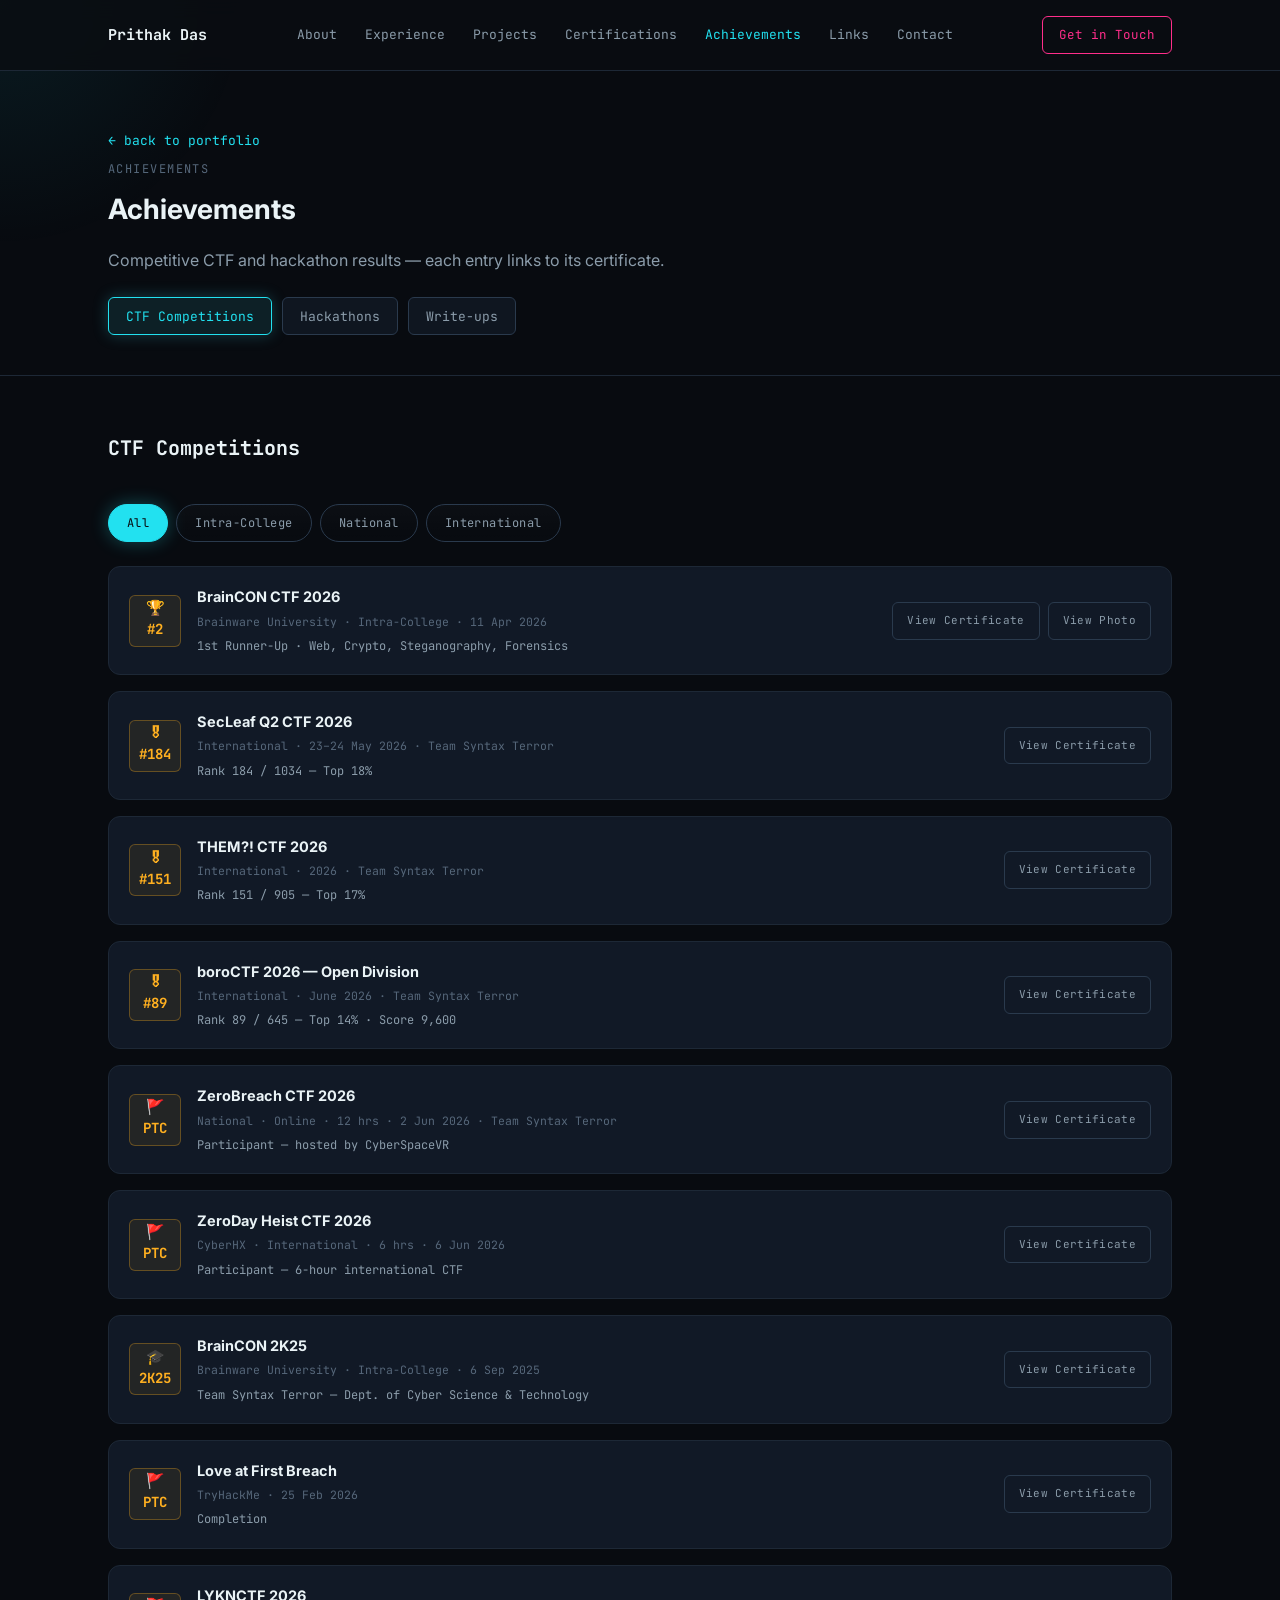
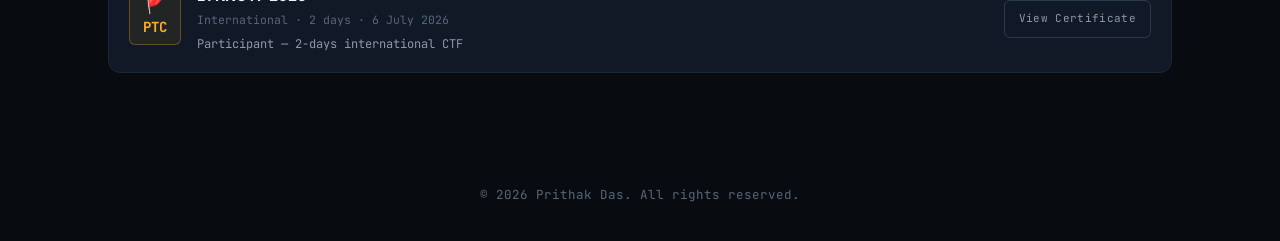
==== commit 47a49e0c: "Updated UI/UX and Added Certificates" ====
--- a/certificates.html
+++ b/certificates.html
@@ -158,6 +158,18 @@
             <a href="assets/certs/THM-LoveatFirstBreach.pdf" target="_blank" rel="noopener">View Certificate</a>
           </div>
         </div>
+        
+        <div class="trophy-card" data-cat="int">
+          <div class="trophy-rank"><span class="trophy-glyph">🚩</span>PTC</div>
+          <div class="trophy-body">
+            <h4>LYKNCTF 2026</h4>
+            <div class="trophy-meta">International · 2 days · 6 July 2026</div>
+            <div class="trophy-progress">Participant — 2-days international CTF</div>
+          </div>
+          <div class="trophy-actions">
+            <a href="assets/certs/lyknctf-certificate-2026.pdf" target="_blank" rel="noopener">View Certificate</a>
+          </div>
+        </div>
 
       </div>
     </div>
--- a/css/style.css
+++ b/css/style.css
@@ -372,11 +372,16 @@
 
 .hero h1{
   font-family:var(--font-mono);
-  font-size:clamp(28px, 4.4vw, 46px);
-  font-weight:700;
+  font-size:clamp(28px,4.4vw,46px);
   line-height:1.15;
-  margin:0 0 18px;
-  letter-spacing:-0.01em;
+}
+
+#typing-text{
+  display:inline-block;
+  height:1.2em;
+  white-space:nowrap;
+  overflow:hidden;
+  vertical-align:top;
 }
 .hero h1 .accent{ color:var(--accent-critical); }
 .hero p.lead{
@@ -1552,4 +1557,35 @@
   transition:
       width .2s,
       height .2s;
+}
+.project-thumbnail{
+  width:100%;
+  height:100%;
+  object-fit:cover;
+  display:block;
+  border-radius:18px;
+
+  border:2px solid rgba(255,255,255,0.12); /* Border */
+
+  box-sizing:border-box;
+  transition:all .3s ease;
+}
+
+.project-thumbnail:hover{
+  border-color:#00d9ff;
+}
+
+.featured-visual{
+  width:100%;
+  height:100%;
+  padding:0;
+  margin:0;
+  background:none;
+  box-shadow:none;
+  border:none;
+  display:flex;
+  align-items:center;
+  justify-content:center;
+  overflow:hidden;
+  border-radius:18px;
 }
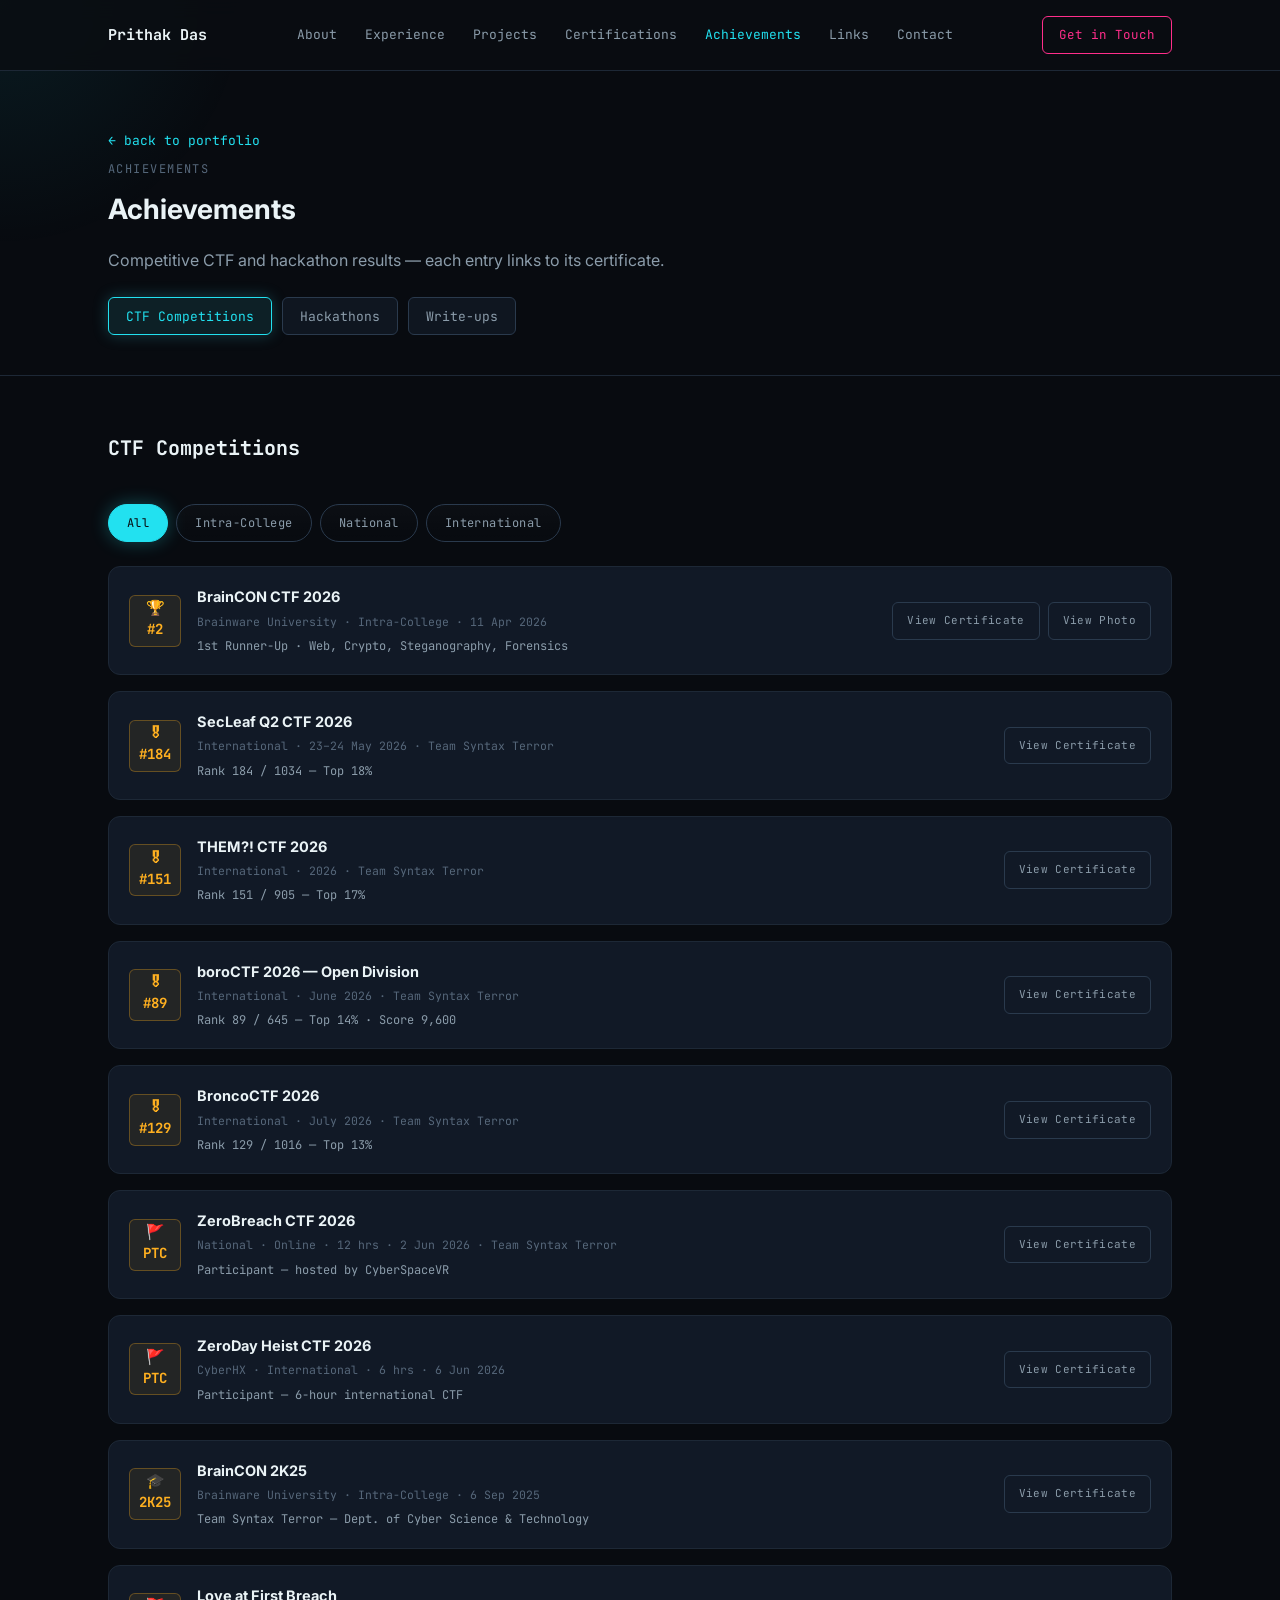
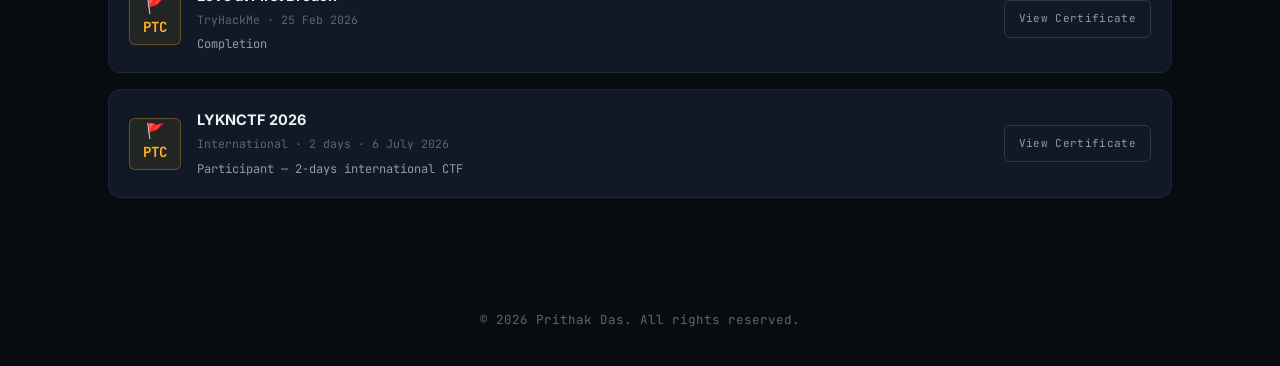
==== commit be9a91ef: "Updated CV and Added Certificates" ====
--- a/certificates.html
+++ b/certificates.html
@@ -111,6 +111,18 @@
           </div>
         </div>
 
+        <div class="trophy-card" data-cat="int">
+          <div class="trophy-rank"><span class="trophy-glyph">🎖</span>#129</div>
+          <div class="trophy-body">
+            <h4>BroncoCTF 2026</h4>
+            <div class="trophy-meta">International · July 2026 · Team Syntax Terror</div>
+            <div class="trophy-progress">Rank 129 / 1016 — Top 13%</div>
+          </div>
+          <div class="trophy-actions">
+            <a href="assets/certs/bronco_ctf_2026.png" target="_blank" rel="noopener">View Certificate</a>
+          </div>
+        </div>
+
         <div class="trophy-card" data-cat="nat">
           <div class="trophy-rank"><span class="trophy-glyph">🚩</span>PTC</div>
           <div class="trophy-body">
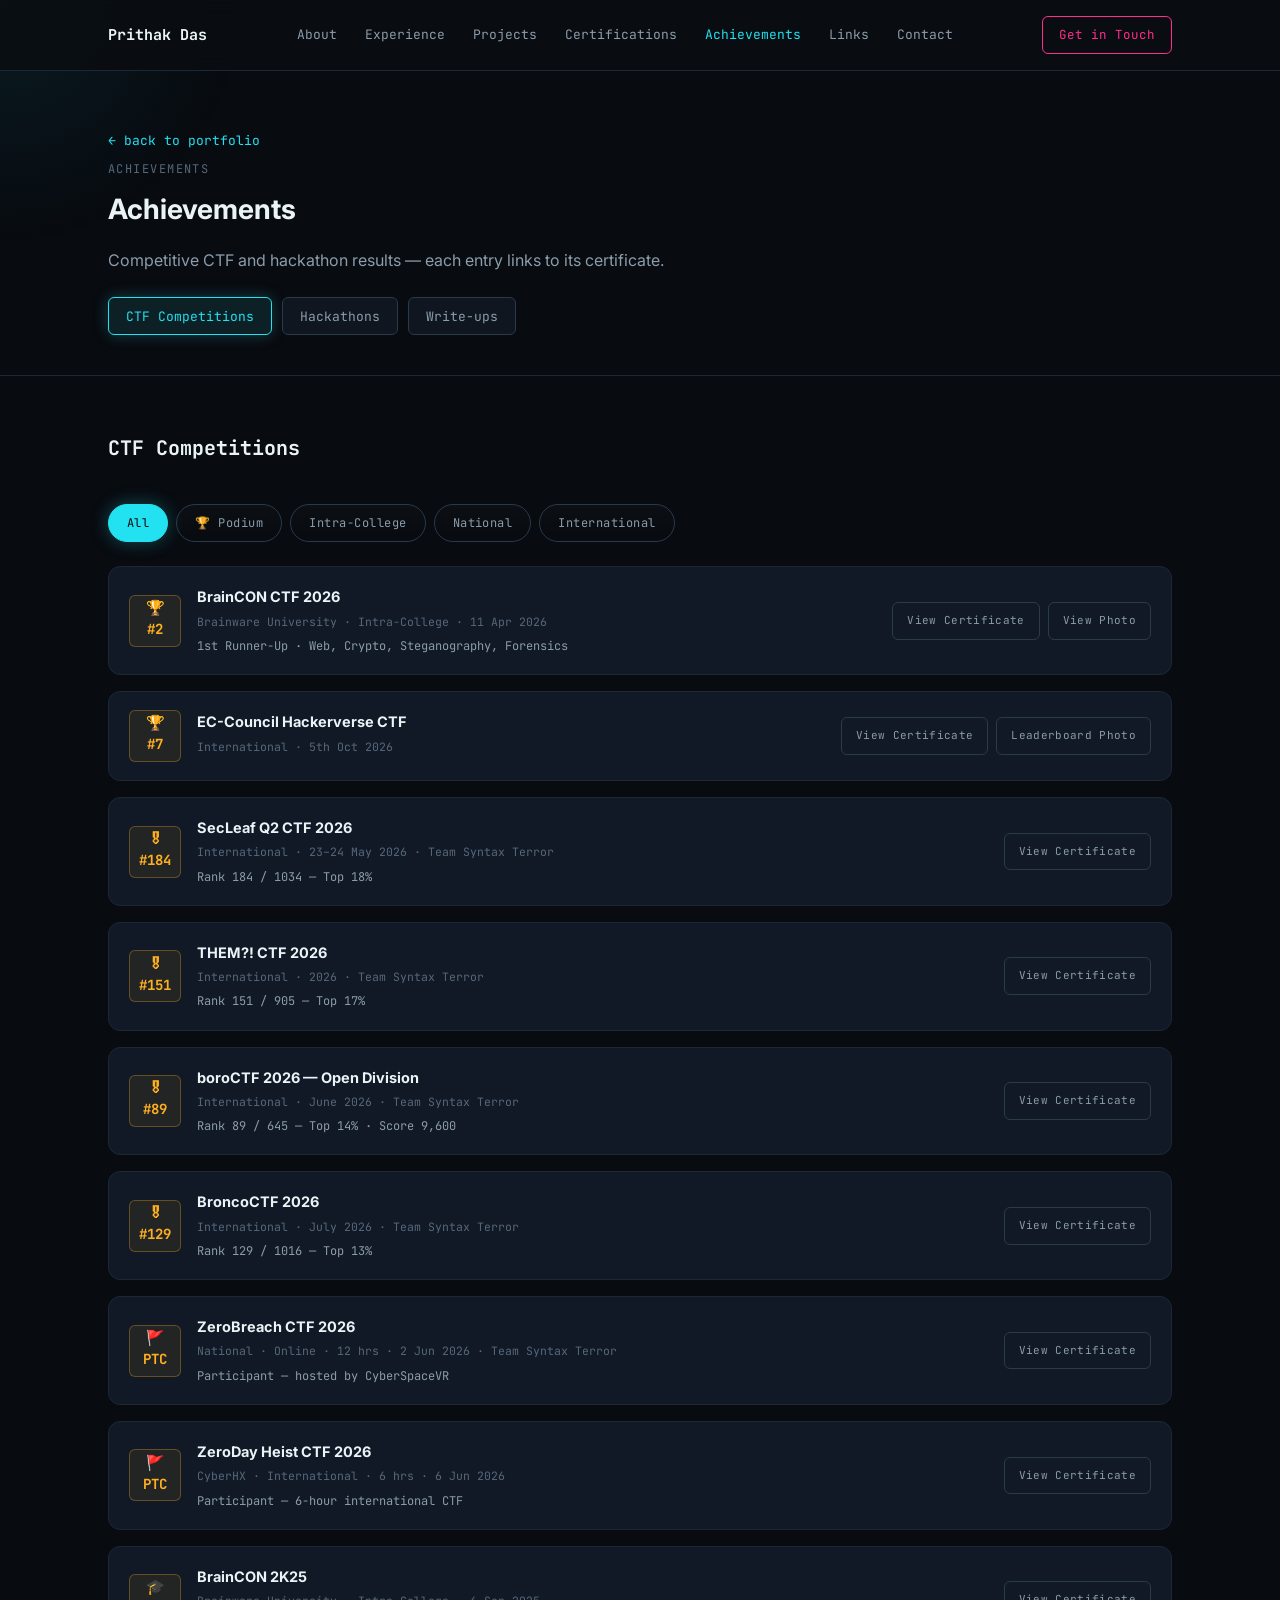
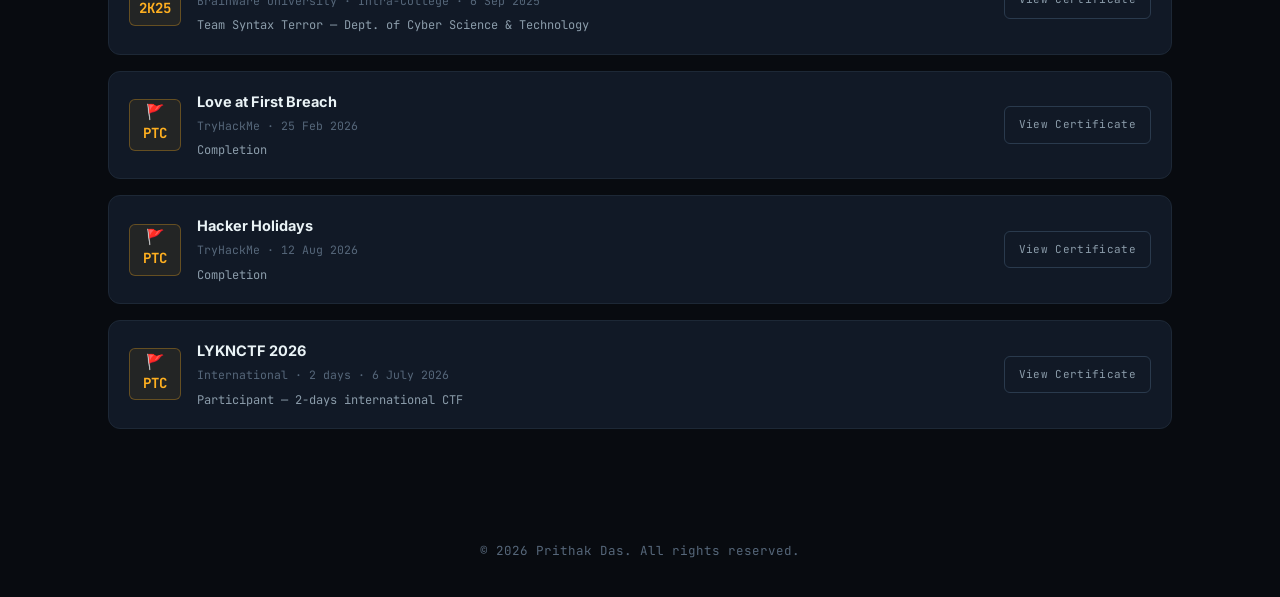
==== commit 98c6f330: "Updated" ====
--- a/certificates.html
+++ b/certificates.html
@@ -55,6 +55,7 @@
 
       <div class="filter-chips" id="ctfFilters">
         <button class="filter-chip active" data-filter="all">All</button>
+        <button class="filter-chip" data-filter="podium">🏆 Podium</button>
         <button class="filter-chip" data-filter="intra">Intra-College</button>
         <button class="filter-chip" data-filter="nat">National</button>
         <button class="filter-chip" data-filter="int">International</button>
@@ -62,7 +63,7 @@
 
       <div class="cred-list" id="ctfList" style="grid-template-columns:1fr;">
 
-        <div class="trophy-card" data-cat="intra">
+        <div class="trophy-card" data-cat="intra podium">
           <div class="trophy-rank"><span class="trophy-glyph">🏆</span>#2</div>
           <div class="trophy-body">
             <h4>BrainCON CTF 2026</h4>
@@ -75,6 +76,18 @@
           </div>
         </div>
 
+        <div class="trophy-card" data-cat="int podium">
+          <div class="trophy-rank"><span class="trophy-glyph">🏆</span>#7</div>
+          <div class="trophy-body">
+            <h4>EC-Council Hackerverse CTF</h4>
+            <div class="trophy-meta">International · 5th Oct 2026</div>
+          </div>
+          <div class="trophy-actions">
+            <a href="assets/certs/EC_Council-certificate(Leaderboard).png" target="_blank" rel="noopener">View Certificate</a>
+            <a href="assets/img/leaderboard.png" target="_blank" rel="noopener">Leaderboard Photo</a>
+          </div>
+        </div>
+
         <div class="trophy-card" data-cat="int">
           <div class="trophy-rank"><span class="trophy-glyph">🎖</span>#184</div>
           <div class="trophy-body">
@@ -168,6 +181,18 @@
           </div>
           <div class="trophy-actions">
             <a href="assets/certs/THM-LoveatFirstBreach.pdf" target="_blank" rel="noopener">View Certificate</a>
+          </div>
+        </div>
+
+        <div class="trophy-card">
+          <div class="trophy-rank"><span class="trophy-glyph">🚩</span>PTC</div>
+          <div class="trophy-body">
+            <h4>Hacker Holidays</h4>
+            <div class="trophy-meta">TryHackMe · 12 Aug 2026</div>
+            <div class="trophy-progress">Completion</div>
+          </div>
+          <div class="trophy-actions">
+            <a href="assets/certs/THM-Holiday certificate.pdf" target="_blank" rel="noopener">View Certificate</a>
           </div>
         </div>
         
@@ -203,6 +228,17 @@
             <a href="assets/certs/hackorbit-2026.png" target="_blank" rel="noopener">View Certificate</a>
           </div>
         </div>
+        <div class="cred-item">
+          <div class="cred-item-top">
+            <h4>Grand Hack IPEC 2026</h4>
+            <span class="tag info">National-level Hackathon</span>
+          </div>
+          <div class="meta">2026</div>
+          <p>Presented ShadowMap, an AI-driven attack surface intelligence platform, as Team VisionX.</p>
+          <div class="cert-actions">
+            <a href="assets/certs/Grand-hack_hackathon_certificate.pdf" target="_blank" rel="noopener">View Certificate</a>
+          </div>
+        </div>
       </div>
     </div>
 
@@ -217,7 +253,7 @@
           <div class="meta">PDF write-up</div>
           <p>Full write-up covering the challenges solved during DalCTF 2026.</p>
           <div class="cert-actions">
-            <a href="https://github.com/prithakdas/ctf-writeups/blob/main/DalCTF2026_writeup.pdf" target="_blank" rel="noopener">Read Write-up</a>
+            <a href="https://github.com/prithakdas/writeups/blob/main/DalCTF2026_writeup.pdf" target="_blank" rel="noopener">Read Write-up</a>
           </div>
         </div>
         <div class="cred-item">
@@ -225,7 +261,7 @@
           <div class="meta">PDF write-up</div>
           <p>Walkthrough of the "Love at First Breach" room on TryHackMe.</p>
           <div class="cert-actions">
-            <a href="https://github.com/prithakdas/ctf-writeups/blob/main/TryHackMe/Love-at-First-Breach/Love-at-First-Breach_TryHackMe.pdf" target="_blank" rel="noopener">Read Write-up</a>
+            <a href="https://github.com/prithakdas/writeups/blob/main/TryHackMe/Love-at-First-Breach/Love-at-First-Breach_TryHackMe.pdf" target="_blank" rel="noopener">Read Write-up</a>
           </div>
         </div>
         <div class="cred-item">
@@ -233,7 +269,7 @@
           <div class="meta">PDF write-up</div>
           <p>Walkthrough of the "c4ptur3-th3-fl4g" room on TryHackMe.</p>
           <div class="cert-actions">
-            <a href="https://github.com/prithakdas/ctf-writeups/blob/main/TryHackMe/c4ptur3-th3-fl4g/c4ptur3-th3-fl4g_TryHackMe.pdf" target="_blank" rel="noopener">Read Write-up</a>
+            <a href="https://github.com/prithakdas/writeups/blob/main/TryHackMe/c4ptur3-th3-fl4g/c4ptur3-th3-fl4g_TryHackMe.pdf" target="_blank" rel="noopener">Read Write-up</a>
           </div>
         </div>
       </div>
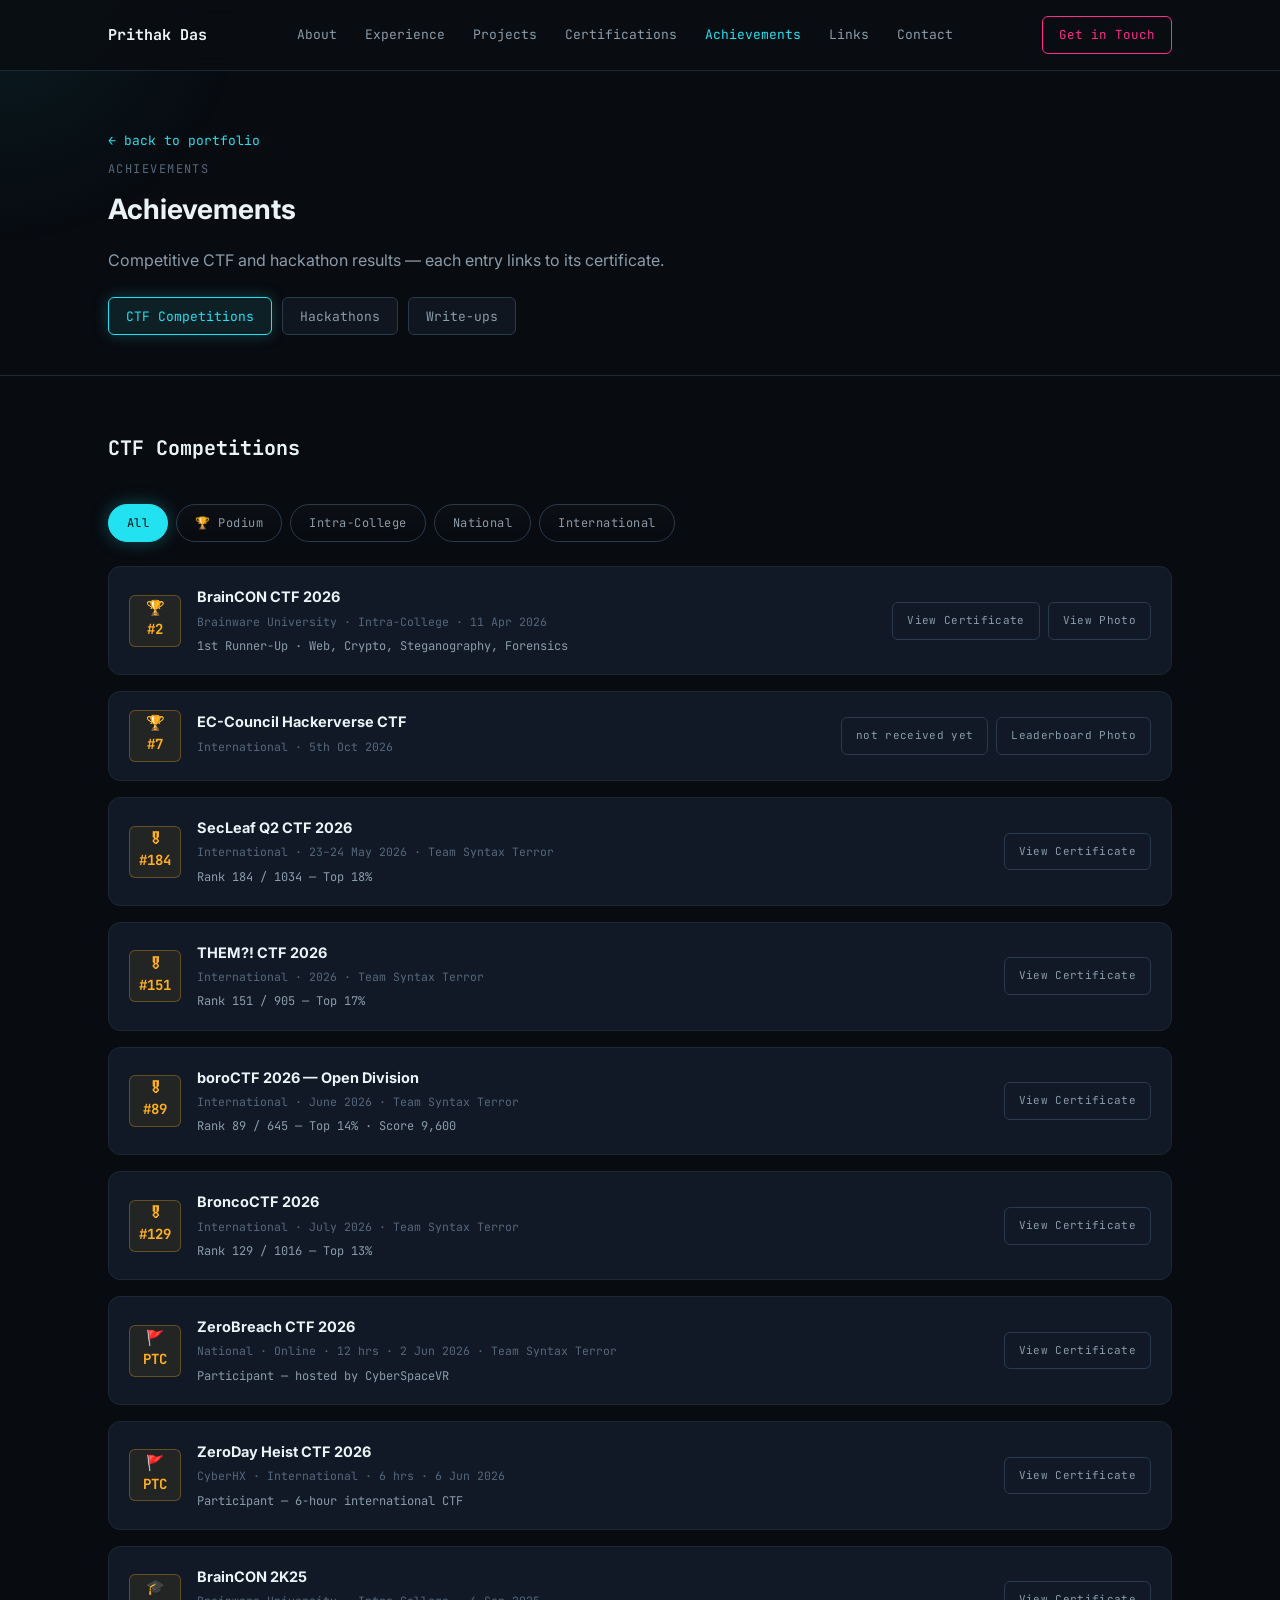
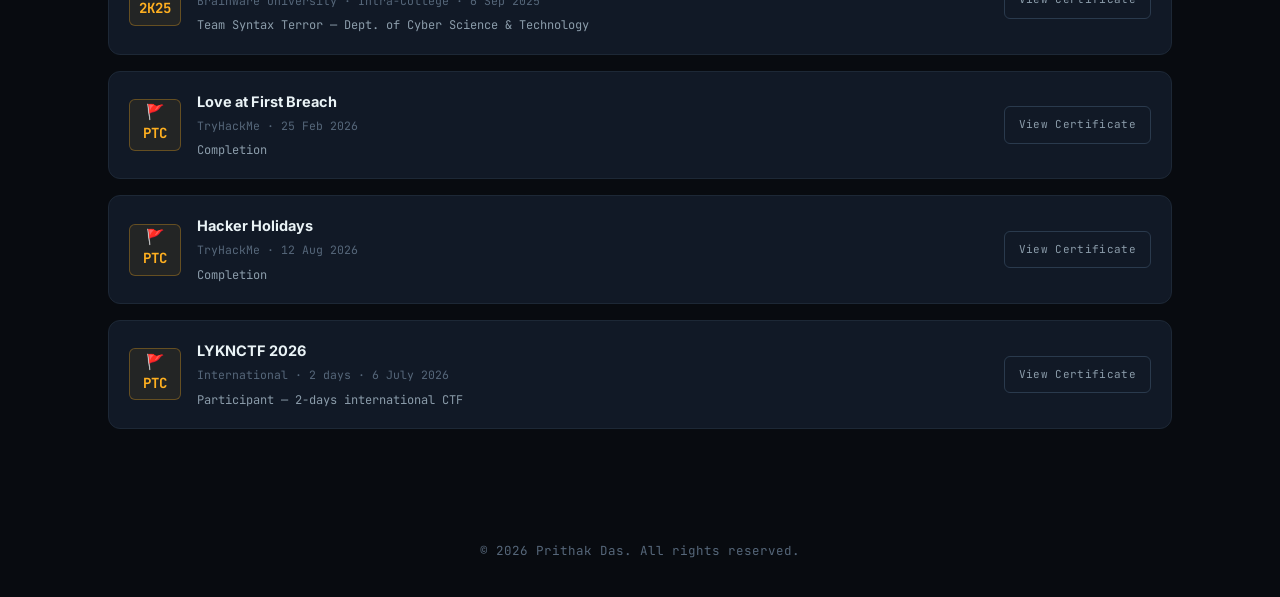
==== commit c1444a28: "Updated" ====
--- a/certificates.html
+++ b/certificates.html
@@ -83,7 +83,7 @@
             <div class="trophy-meta">International · 5th Oct 2026</div>
           </div>
           <div class="trophy-actions">
-            <a href="assets/certs/EC_Council-certificate(Leaderboard).png" target="_blank" rel="noopener">View Certificate</a>
+            <a href="assets/certs/" target="_blank" rel="noopener">not received yet</a>
             <a href="assets/img/leaderboard.png" target="_blank" rel="noopener">Leaderboard Photo</a>
           </div>
         </div>
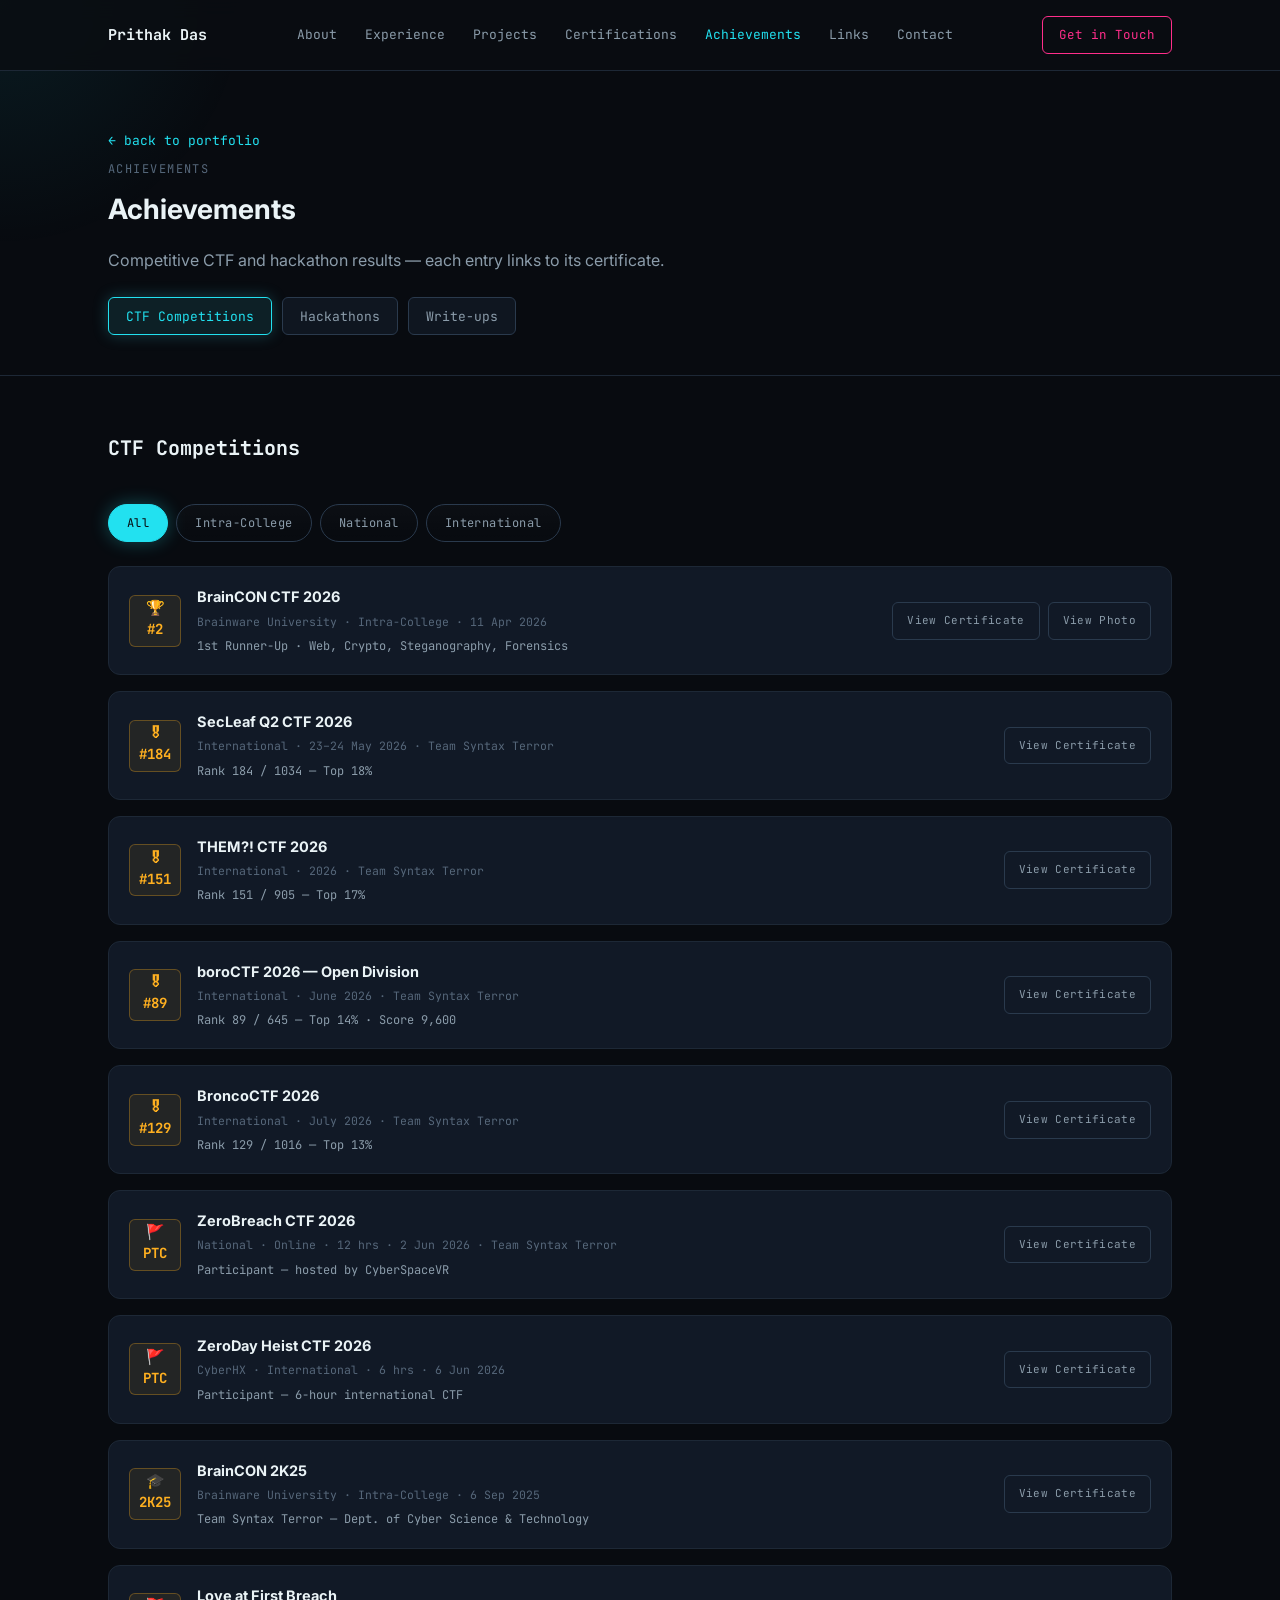
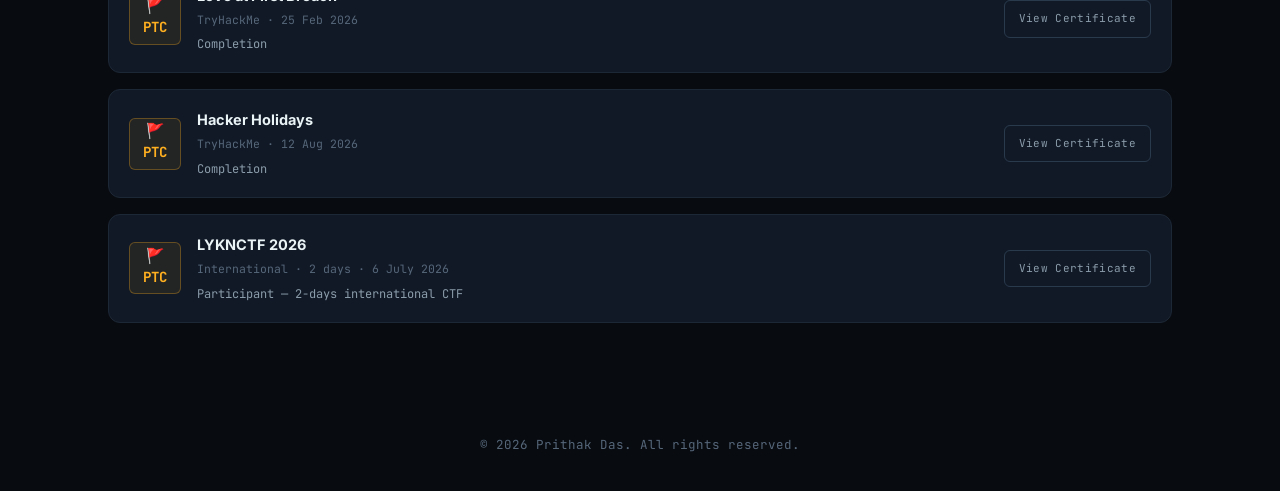
==== commit 8d48be45: "New Certifications and Updated Resume" ====
--- a/certificates.html
+++ b/certificates.html
@@ -55,7 +55,6 @@
 
       <div class="filter-chips" id="ctfFilters">
         <button class="filter-chip active" data-filter="all">All</button>
-        <button class="filter-chip" data-filter="podium">🏆 Podium</button>
         <button class="filter-chip" data-filter="intra">Intra-College</button>
         <button class="filter-chip" data-filter="nat">National</button>
         <button class="filter-chip" data-filter="int">International</button>
@@ -63,7 +62,7 @@
 
       <div class="cred-list" id="ctfList" style="grid-template-columns:1fr;">
 
-        <div class="trophy-card" data-cat="intra podium">
+        <div class="trophy-card" data-cat="intra">
           <div class="trophy-rank"><span class="trophy-glyph">🏆</span>#2</div>
           <div class="trophy-body">
             <h4>BrainCON CTF 2026</h4>
@@ -73,18 +72,6 @@
           <div class="trophy-actions">
             <a href="assets/certs/braincon-ctf-2026.pdf" target="_blank" rel="noopener">View Certificate</a>
             <a href="assets/img/braincon-2026-trophy.jpg" target="_blank" rel="noopener">View Photo</a>
-          </div>
-        </div>
-
-        <div class="trophy-card" data-cat="int podium">
-          <div class="trophy-rank"><span class="trophy-glyph">🏆</span>#7</div>
-          <div class="trophy-body">
-            <h4>EC-Council Hackerverse CTF</h4>
-            <div class="trophy-meta">International · 5th Oct 2026</div>
-          </div>
-          <div class="trophy-actions">
-            <a href="assets/certs/" target="_blank" rel="noopener">not received yet</a>
-            <a href="assets/img/leaderboard.png" target="_blank" rel="noopener">Leaderboard Photo</a>
           </div>
         </div>
 
@@ -226,17 +213,6 @@
           <p>Presented and showcased the functionality of ShadowMap, an AI-driven attack surface intelligence platform, as part of Team Kira. Organized by Droidecks.</p>
           <div class="cert-actions">
             <a href="assets/certs/hackorbit-2026.png" target="_blank" rel="noopener">View Certificate</a>
-          </div>
-        </div>
-        <div class="cred-item">
-          <div class="cred-item-top">
-            <h4>Grand Hack IPEC 2026</h4>
-            <span class="tag info">National-level Hackathon</span>
-          </div>
-          <div class="meta">2026</div>
-          <p>Presented ShadowMap, an AI-driven attack surface intelligence platform, as Team VisionX.</p>
-          <div class="cert-actions">
-            <a href="assets/certs/Grand-hack_hackathon_certificate.pdf" target="_blank" rel="noopener">View Certificate</a>
           </div>
         </div>
       </div>
